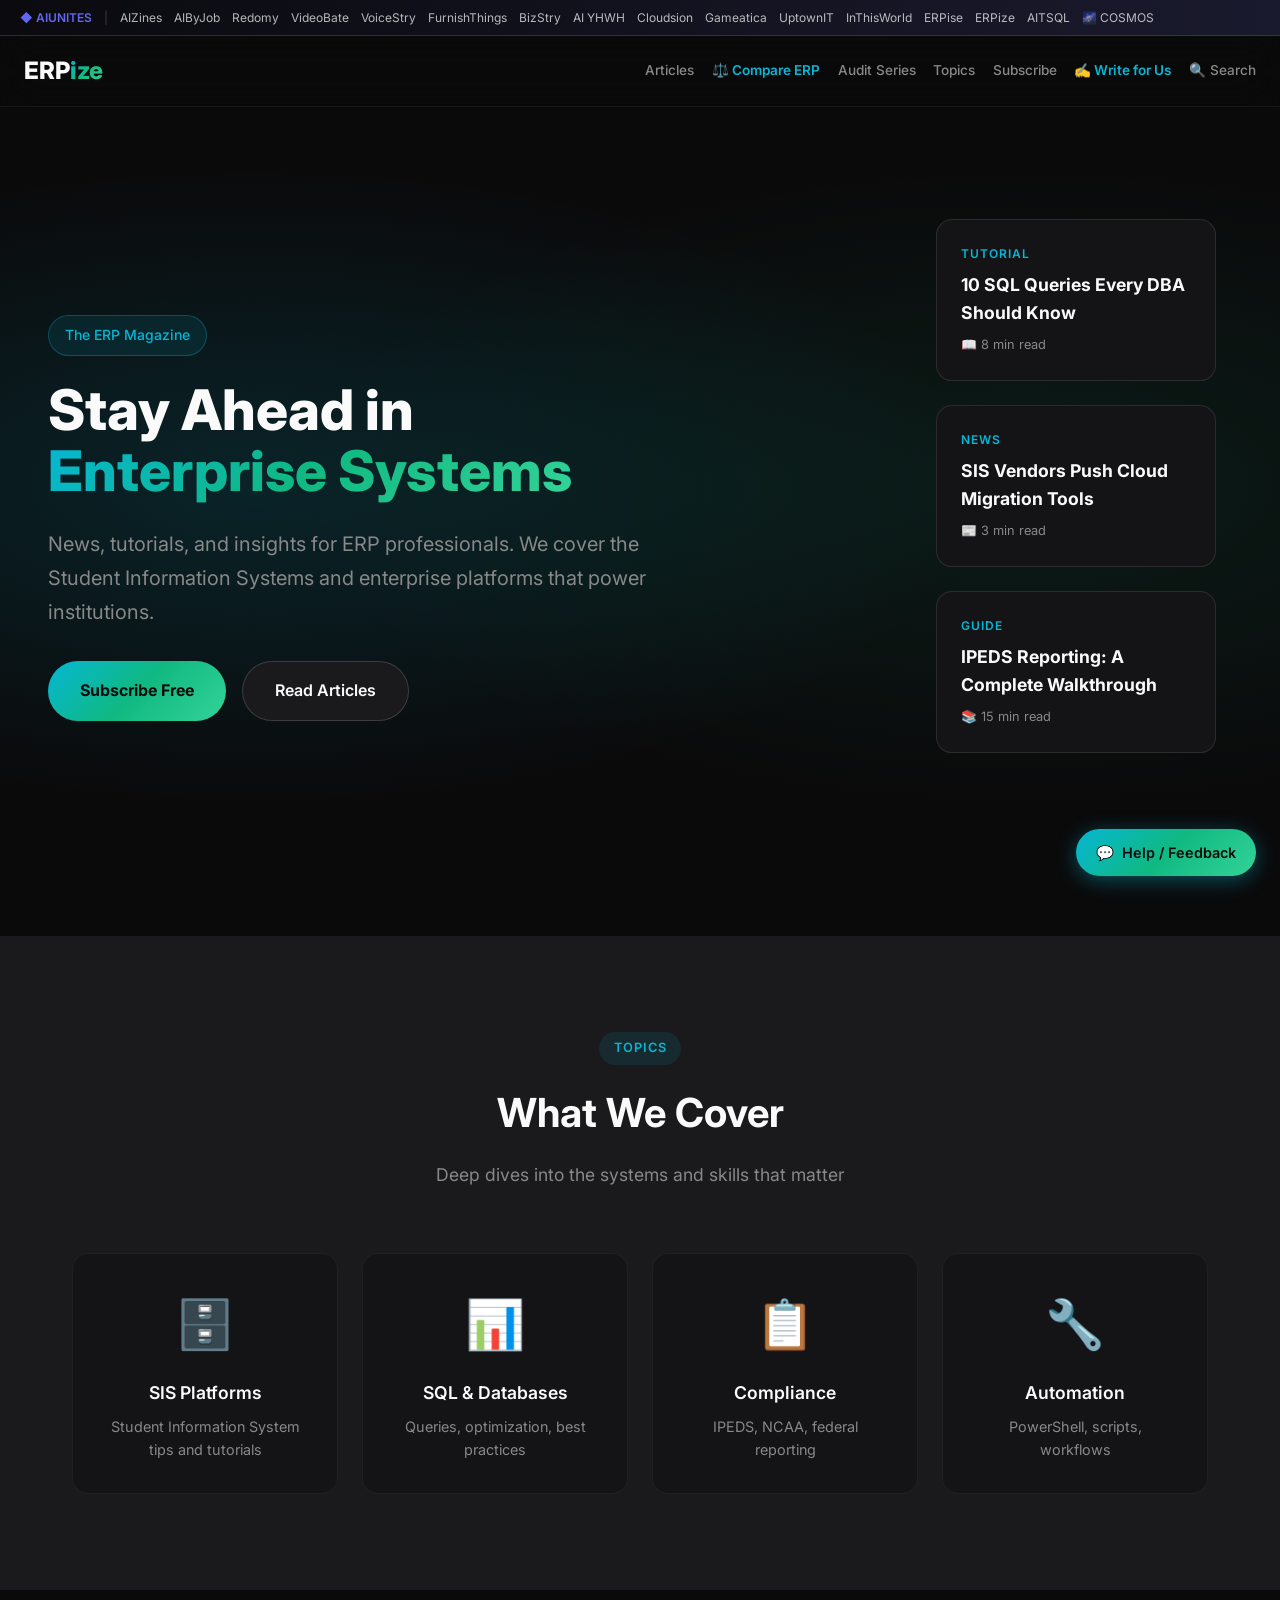
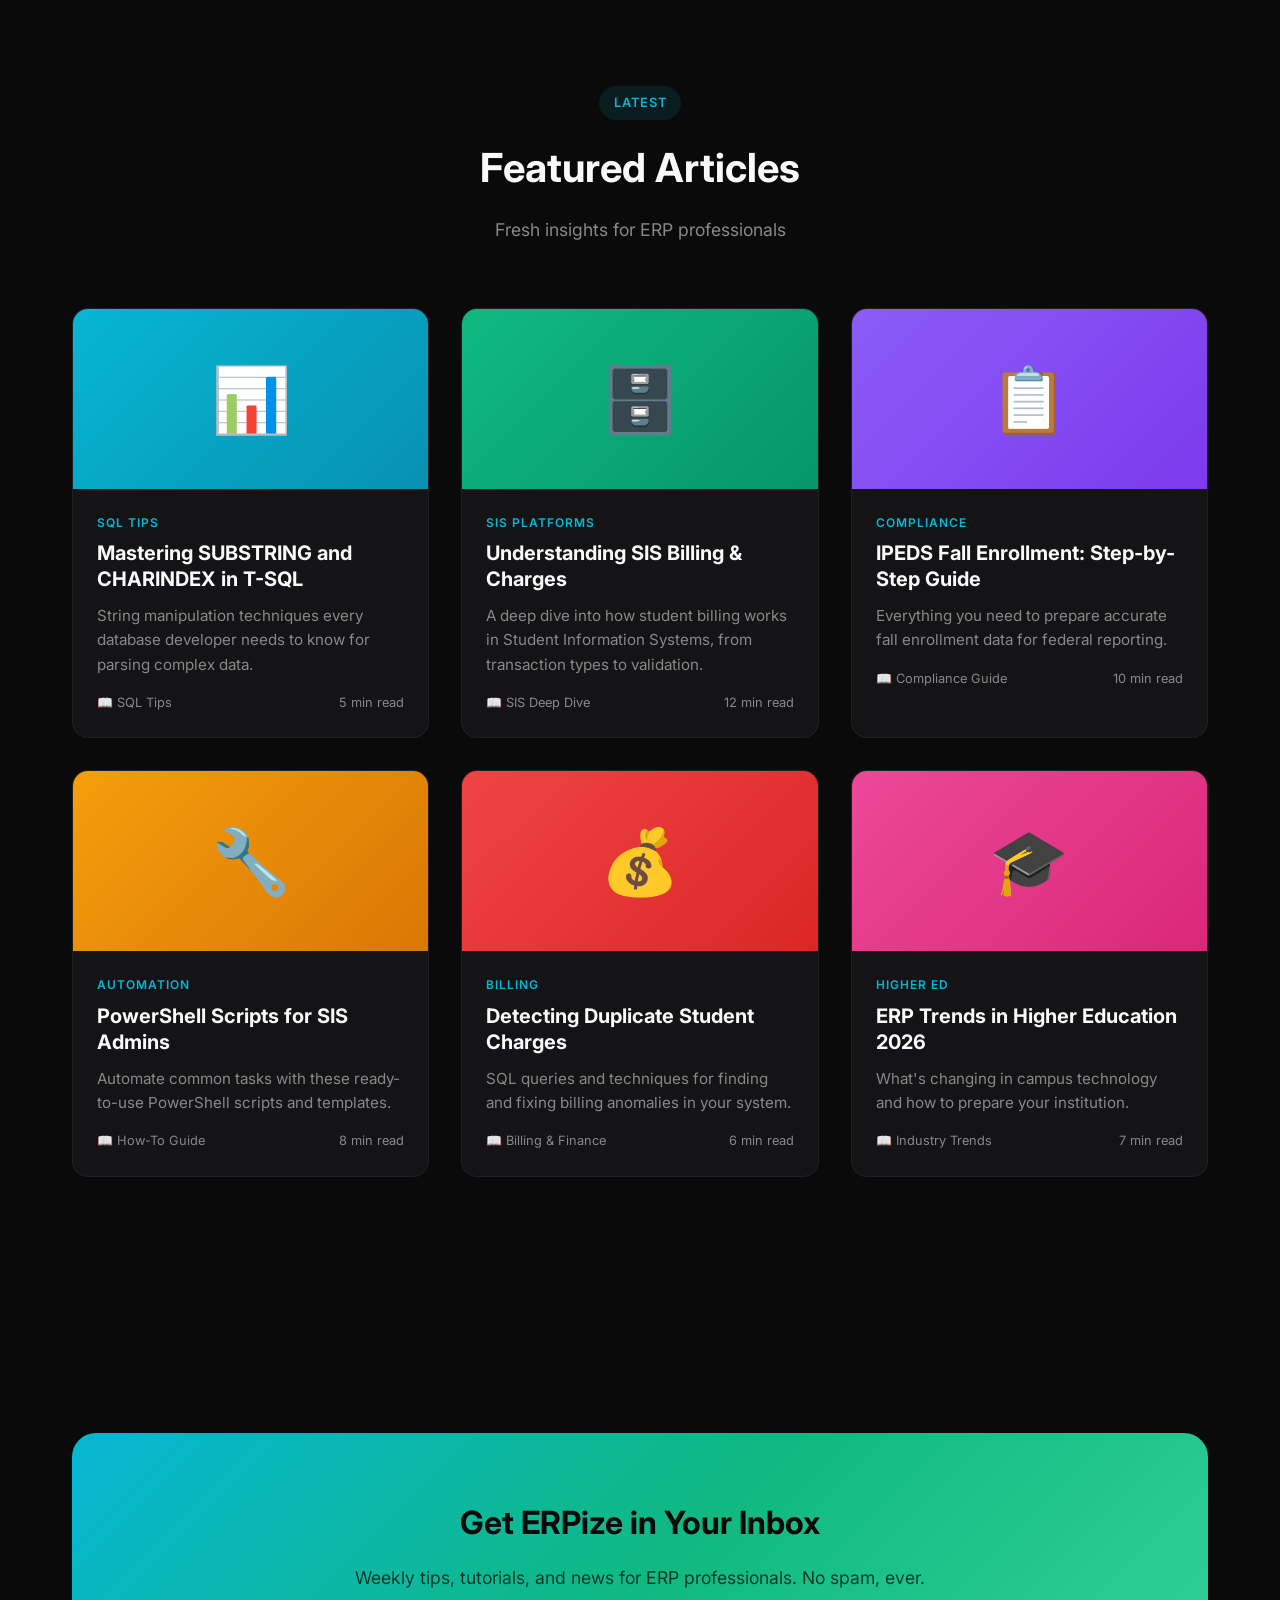
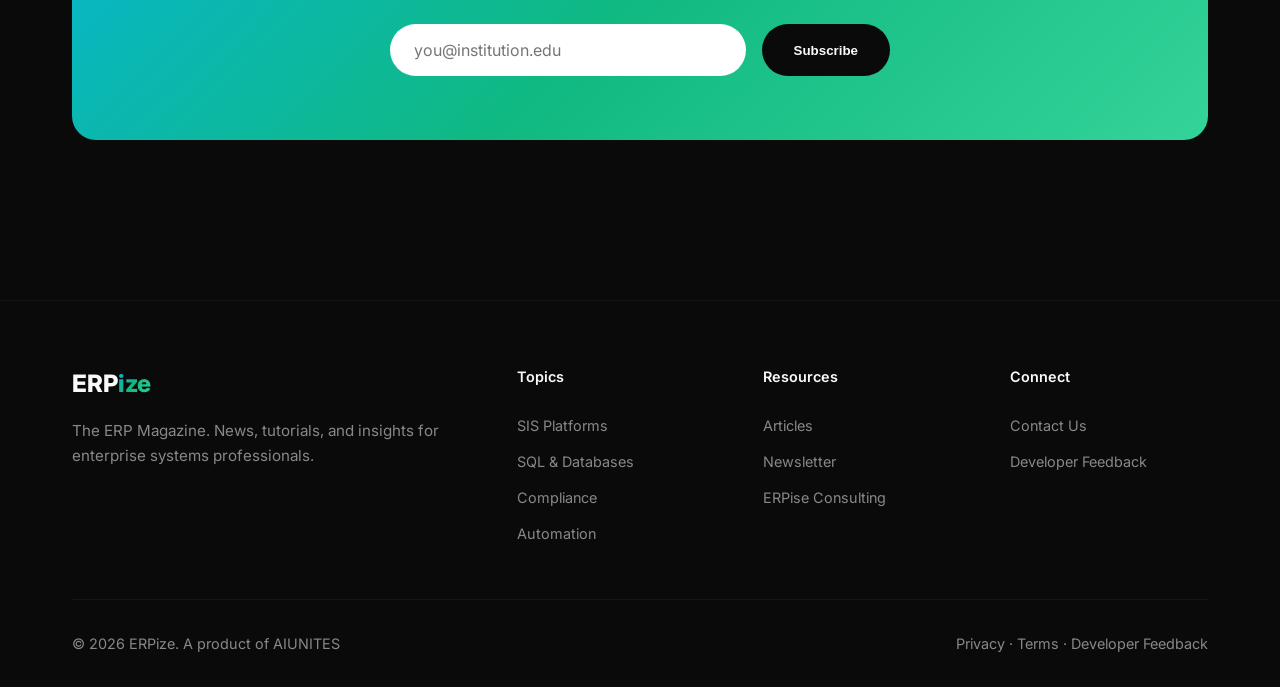
==== index.html @ 5d27fd08 "Code quality fixes: canonical, AdSense, copyright - 2026-03-30 07:07:35" ====
<!DOCTYPE html>
<html lang="en">
<head>
  <meta charset="UTF-8">

  <!-- Google Analytics 4 -->
  <script async src="https://www.googletagmanager.com/gtag/js?id=G-VP15KRLV6P"></script>
  <script>
    window.dataLayer = window.dataLayer || [];
    function gtag(){dataLayer.push(arguments);}
    gtag('js', new Date());
    gtag('config', 'G-VP15KRLV6P');
  </script>

  <!-- Google AdSense -->
  <script async src="https://pagead2.googlesyndication.com/pagead/js/adsbygoogle.js?client=ca-pub-4573596965267859" crossorigin="anonymous"></script>
  
  <meta name="viewport" content="width=device-width, initial-scale=1.0">
  
  <!-- Primary Meta Tags -->
  <title>ERPize - The ERP Magazine | News, Tutorials & Insights for Enterprise Systems</title>
  <meta name="title" content="ERPize - The ERP Magazine">
  <meta name="description" content="Your source for ERP news, tutorials, and insights. Covering Student Information Systems, higher education ERP, and enterprise platforms. Tips, best practices, and industry trends for ERP professionals.">
  <meta name="keywords" content="ERP magazine, enterprise resource planning, student information system, SIS, ERP news, ERP tutorials, higher education ERP, SQL tips, database management">
  <meta name="author" content="ERPize">
  <meta name="robots" content="index, follow">
  <link rel="canonical" href="https://erpize.com/">
  
  <!-- Open Graph / Facebook -->
  <meta property="og:type" content="website">
  <meta property="og:url" content="https://erpize.com/">
  <meta property="og:title" content="ERPize - The ERP Magazine">
  <meta property="og:description" content="Your source for ERP news, tutorials, and insights. Tips and best practices for ERP professionals.">
  <meta property="og:image" content="https://erpize.com/images/og-image.png">
  <meta property="og:image:width" content="1200">
  <meta property="og:image:height" content="630">
  <meta property="og:site_name" content="ERPize">
  
  <!-- Twitter -->
  <meta name="twitter:card" content="summary_large_image">
  <meta name="twitter:url" content="https://erpize.com/">
  <meta name="twitter:title" content="ERPize - The ERP Magazine">
  <meta name="twitter:description" content="Your source for ERP news, tutorials, and insights.">
  <meta name="twitter:image" content="https://erpize.com/images/og-image.png">
  
  <!-- Theme -->
  <meta name="theme-color" content="#06b6d4">
  
  <!-- Structured Data -->
  <script type="application/ld+json">
  {
    "@context": "https://schema.org",
    "@type": "WebSite",
    "name": "ERPize",
    "url": "https://erpize.com/",
    "description": "The ERP Magazine - News, tutorials, and insights for enterprise systems",
    "publisher": {
      "@type": "Organization",
      "name": "ERPize"
    }
  }
  </script>
  
  <!-- Fonts -->
  <link rel="preconnect" href="https://fonts.googleapis.com">
  <link rel="preconnect" href="https://fonts.gstatic.com" crossorigin>
  <link href="https://fonts.googleapis.com/css2?family=Inter:wght@400;500;600;700;800&display=swap" rel="stylesheet">
  <link rel="stylesheet" href="css/style.css">
  <link rel="icon" href="data:image/svg+xml,<svg xmlns='http://www.w3.org/2000/svg' viewBox='0 0 100 100'><text y='.9em' font-size='90'>📰</text></svg>">
</head>
<body>
  <!-- AIUNITES Webring -->
  <style>.aiunites-bar{position:fixed;top:0;left:0;right:0;z-index:10000;background:linear-gradient(90deg,#0a0a0f,#1a1a2e);border-bottom:1px solid rgba(99,102,241,.3);padding:8px 0;font-size:12px}.aiunites-bar-content{max-width:1400px;margin:0 auto;padding:0 20px;display:flex;align-items:center;gap:12px;overflow-x:auto;scrollbar-width:none}.aiunites-bar-content::-webkit-scrollbar{display:none}.aiunites-bar a{color:rgba(255,255,255,.7);text-decoration:none;white-space:nowrap;transition:color .2s}.aiunites-bar a:hover{color:#fff}.aiunites-bar-brand{color:#6366f1!important;font-weight:600}.aiunites-bar-brand:hover{color:#818cf8!important}.aiunites-bar-divider{color:rgba(255,255,255,.2)}.aiunites-bar .current{color:#fff!important;font-weight:600;text-decoration:underline;text-underline-offset:3px;}body{padding-top:36px!important}.nav{top:36px!important}</style>
  <style>.wb-arrow{display:none;position:fixed;top:0;width:36px;height:33px;align-items:center;justify-content:center;cursor:pointer;z-index:10001;border:none;padding:0;font-size:16px;line-height:1;color:rgba(255,255,255,.8);transition:color .2s,opacity .2s}.wb-arrow:hover{color:#fff}.wb-left{left:0;background:linear-gradient(90deg,#0d0d1a 55%,transparent)}.wb-right{right:0;background:linear-gradient(270deg,#0d0d1a 55%,transparent)}@media (hover:hover) and (pointer:fine){.wb-arrow{display:flex}}</style>
  <button class="wb-arrow wb-left" id="wb-left" aria-label="Scroll webring left">&#8249;</button>
  <div class="aiunites-bar"><div class="aiunites-bar-content" id="wb-content"><a href="https://aiunites.github.io/aiunites-site/" class="aiunites-bar-brand">◆ AIUNITES</a><span class="aiunites-bar-divider">|</span><a href="https://aiunites.github.io/aizines-app/">AIZines</a><a href="https://aiunites.github.io/aibyjob-demo/">AIByJob</a><a href="https://aiunites.github.io/redomy-demo/">Redomy</a><a href="https://aiunites.github.io/videobate-site/">VideoBate</a><a href="https://aiunites.github.io/voicestry-site/">VoiceStry</a><a href="https://aiunites.github.io/furnishthings-site/">FurnishThings</a><a href="https://aiunites.github.io/bizstry-site/">BizStry</a><a href="https://aiunites.github.io/aiyhwh-site/">AI YHWH</a><a href="https://aiunites.github.io/cloudsion-site/">Cloudsion</a><a href="https://aiunites.github.io/gameatica-site/">Gameatica</a><a href="https://aiunites.github.io/uptownit-site/">UptownIT</a><a href="https://aiunites.github.io/inthisworld-site/">InThisWorld</a><a href="https://aiunites.github.io/erpise-site/">ERPise</a><a href="https://aiunites.github.io/erpize-site/">ERPize</a><a href="https://aiunites.github.io/aitsql-site/">AITSQL</a><a href="https://aiunites.github.io/cosmostheopera-site/">🌌 COSMOS</a></div></div>
  <button class="wb-arrow wb-right" id="wb-right" aria-label="Scroll webring right">&#8250;</button>
  <script>(function(){if(location.protocol==='file:'||location.hostname==='localhost'||location.hostname==='127.0.0.1'){document.querySelectorAll('.aiunites-bar a').forEach(a=>{a.href=a.href.replace('https://aiunites.github.io/','../')+'index.html';});}document.querySelectorAll('.aiunites-bar a:not(.aiunites-bar-brand)').forEach(function(a){var h=a.getAttribute('href');if(h){var p=h.replace('https://aiunites.github.io','');if(p&&location.pathname.indexOf(p)!==-1)a.classList.add('current');}});var c=document.getElementById('wb-content'),l=document.getElementById('wb-left'),r=document.getElementById('wb-right');if(!c||!l||!r)return;function upd(){var atL=c.scrollLeft<8,atR=c.scrollLeft>=c.scrollWidth-c.clientWidth-8;l.style.opacity=atL?'0':'1';l.style.pointerEvents=atL?'none':'auto';r.style.opacity=atR?'0':'1';r.style.pointerEvents=atR?'none':'auto';}l.onclick=function(){c.scrollBy({left:-220,behavior:'smooth'});};r.onclick=function(){c.scrollBy({left:220,behavior:'smooth'});};c.addEventListener('scroll',upd,{passive:true});upd();})()</script>

  <!-- Navigation -->
  <nav class="nav">
    <a href="#" class="logo">ERP<span>ize</span></a>
    <div class="nav-links" id="ez-nav">
      <a href="#articles" onclick="ezClose()">Articles</a>
      <a href="compare.html" style="font-weight:600;color:#06b6d4;">⚖️ Compare ERP</a>
      <a href="audit-series.html" onclick="ezClose()">Audit Series</a>
      <a href="#categories" onclick="ezClose()">Topics</a>
      <a href="#newsletter" onclick="ezClose()">Subscribe</a>
      <a href="write-for-us.html" style="font-weight:600;color:#06b6d4;">✍️ Write for Us</a>
      <a href="#" id="searchToggle" onclick="event.preventDefault();openSearch();ezClose()" style="display:inline-flex;align-items:center;gap:4px;">🔍 Search</a>
    </div>
    <button class="nav-hamburger" id="ez-hbg" aria-label="Menu" onclick="this.classList.toggle('open');document.getElementById('ez-nav').classList.toggle('open')"><span></span><span></span><span></span></button>
  </nav>
  <script>function ezClose(){document.getElementById('ez-nav').classList.remove('open');document.getElementById('ez-hbg').classList.remove('open');}</script>

  <!-- Hero Section -->
  <section class="hero">
    <div class="hero-bg"></div>
    <div class="hero-content">
      <div class="hero-badge">The ERP Magazine</div>
      <h1>Stay Ahead in <span class="gradient-text">Enterprise Systems</span></h1>
      <p class="hero-subtitle">News, tutorials, and insights for ERP professionals. We cover the Student Information Systems and enterprise platforms that power institutions.</p>
      <div class="hero-cta">
        <a href="#newsletter" class="btn-primary btn-large">Subscribe Free</a>
        <a href="#articles" class="btn-secondary btn-large">Read Articles</a>
      </div>
    </div>
    <div class="hero-visual">
      <div class="hero-card">
        <div class="hero-card-category">Tutorial</div>
        <div class="hero-card-title">10 SQL Queries Every DBA Should Know</div>
        <div class="hero-card-meta">📖 8 min read</div>
      </div>
      <div class="hero-card">
        <div class="hero-card-category">News</div>
        <div class="hero-card-title">SIS Vendors Push Cloud Migration Tools</div>
        <div class="hero-card-meta">📰 3 min read</div>
      </div>
      <div class="hero-card">
        <div class="hero-card-category">Guide</div>
        <div class="hero-card-title">IPEDS Reporting: A Complete Walkthrough</div>
        <div class="hero-card-meta">📚 15 min read</div>
      </div>
    </div>
  </section>

  <!-- Categories Section -->
  <section class="section section-dark" id="categories">
    <div class="container">
      <div class="section-header">
        <span class="section-badge">Topics</span>
        <h2>What We Cover</h2>
        <p>Deep dives into the systems and skills that matter</p>
      </div>
      <div class="categories-grid">
        <div class="category-card">
          <div class="category-icon">🗄️</div>
          <h3>SIS Platforms</h3>
          <p>Student Information System tips and tutorials</p>
        </div>
        <div class="category-card">
          <div class="category-icon">📊</div>
          <h3>SQL & Databases</h3>
          <p>Queries, optimization, best practices</p>
        </div>
        <div class="category-card">
          <div class="category-icon">📋</div>
          <h3>Compliance</h3>
          <p>IPEDS, NCAA, federal reporting</p>
        </div>
        <div class="category-card">
          <div class="category-icon">🔧</div>
          <h3>Automation</h3>
          <p>PowerShell, scripts, workflows</p>
        </div>
      </div>
    </div>
  </section>

  <!-- Articles Section -->
  <section class="section" id="articles">
    <div class="container">
      <div class="section-header">
        <span class="section-badge">Latest</span>
        <h2>Featured Articles</h2>
        <p>Fresh insights for ERP professionals</p>
      </div>
      <div class="articles-grid">
        <div class="article-card">
          <div class="article-image" style="background: linear-gradient(135deg, #06b6d4, #0891b2);">📊</div>
          <div class="article-content">
            <div class="article-category">SQL Tips</div>
            <h3 class="article-title">Mastering SUBSTRING and CHARINDEX in T-SQL</h3>
            <p class="article-excerpt">String manipulation techniques every database developer needs to know for parsing complex data.</p>
            <div class="article-meta">
              <span>📖 SQL Tips</span>
              <span>5 min read</span>
            </div>
          </div>
        </div>
        <div class="article-card">
          <div class="article-image" style="background: linear-gradient(135deg, #10b981, #059669);">🗄️</div>
          <div class="article-content">
            <div class="article-category">SIS Platforms</div>
            <h3 class="article-title">Understanding SIS Billing & Charges</h3>
            <p class="article-excerpt">A deep dive into how student billing works in Student Information Systems, from transaction types to validation.</p>
            <div class="article-meta">
              <span>📖 SIS Deep Dive</span>
              <span>12 min read</span>
            </div>
          </div>
        </div>
        <div class="article-card">
          <div class="article-image" style="background: linear-gradient(135deg, #8b5cf6, #7c3aed);">📋</div>
          <div class="article-content">
            <div class="article-category">Compliance</div>
            <h3 class="article-title">IPEDS Fall Enrollment: Step-by-Step Guide</h3>
            <p class="article-excerpt">Everything you need to prepare accurate fall enrollment data for federal reporting.</p>
            <div class="article-meta">
              <span>📖 Compliance Guide</span>
              <span>10 min read</span>
            </div>
          </div>
        </div>
        <div class="article-card">
          <div class="article-image" style="background: linear-gradient(135deg, #f59e0b, #d97706);">🔧</div>
          <div class="article-content">
            <div class="article-category">Automation</div>
            <h3 class="article-title">PowerShell Scripts for SIS Admins</h3>
            <p class="article-excerpt">Automate common tasks with these ready-to-use PowerShell scripts and templates.</p>
            <div class="article-meta">
              <span>📖 How-To Guide</span>
              <span>8 min read</span>
            </div>
          </div>
        </div>
        <div class="article-card">
          <div class="article-image" style="background: linear-gradient(135deg, #ef4444, #dc2626);">💰</div>
          <div class="article-content">
            <div class="article-category">Billing</div>
            <h3 class="article-title">Detecting Duplicate Student Charges</h3>
            <p class="article-excerpt">SQL queries and techniques for finding and fixing billing anomalies in your system.</p>
            <div class="article-meta">
              <span>📖 Billing & Finance</span>
              <span>6 min read</span>
            </div>
          </div>
        </div>
        <div class="article-card">
          <div class="article-image" style="background: linear-gradient(135deg, #ec4899, #db2777);">🎓</div>
          <div class="article-content">
            <div class="article-category">Higher Ed</div>
            <h3 class="article-title">ERP Trends in Higher Education 2026</h3>
            <p class="article-excerpt">What's changing in campus technology and how to prepare your institution.</p>
            <div class="article-meta">
              <span>📖 Industry Trends</span>
              <span>7 min read</span>
            </div>
          </div>
        </div>
      </div>
    </div>
  </section>

  <!-- Newsletter Section -->
  <section class="section" id="newsletter">
    <div class="container">
      <div class="newsletter">
        <h2>Get ERPize in Your Inbox</h2>
        <p>Weekly tips, tutorials, and news for ERP professionals. No spam, ever.</p>
        <form class="newsletter-form" action="https://docs.google.com/forms/d/e/1FAIpQLSeQUi49AdTBRjetz5MDFQgMIkm9-vOMb_ARKwYEz41j_Nfiwg/formResponse" method="POST" target="_blank">
          <input type="hidden" name="entry.2053726945" value="ERPize Newsletter">
          <input type="email" name="entry.904300305" placeholder="you@institution.edu" required>
          <button type="submit">Subscribe</button>
        </form>
      </div>
    </div>
  </section>

  <!-- Footer -->
  <footer class="footer">
    <div class="container">
      <div class="footer-grid">
        <div class="footer-brand">
          <a href="#" class="logo">ERP<span>ize</span></a>
          <p>The ERP Magazine. News, tutorials, and insights for enterprise systems professionals.</p>
        </div>
        <div class="footer-links">
          <h4>Topics</h4>
          <a href="#categories">SIS Platforms</a>
          <a href="#categories">SQL & Databases</a>
          <a href="#categories">Compliance</a>
          <a href="#categories">Automation</a>
        </div>
        <div class="footer-links">
          <h4>Resources</h4>
          <a href="#articles">Articles</a>
          <a href="#newsletter">Newsletter</a>
          <a href="https://erpise.com" target="_blank">ERPise Consulting</a>
        </div>
        <div class="footer-links">
          <h4>Connect</h4>
          <a href="https://docs.google.com/forms/d/e/1FAIpQLSeQUi49AdTBRjetz5MDFQgMIkm9-vOMb_ARKwYEz41j_Nfiwg/viewform?usp=pp_url&entry.2053726945=ERPize" target="_blank">Contact Us</a>
          <a href="https://github.com/AIUNITES/erpize-site/issues" target="_blank">Developer Feedback</a>
        </div>
      </div>
      <div class="footer-bottom">
        <p>© 2026 ERPize. A product of <a href="https://aiunites.github.io/aiunites-site">AIUNITES</a></p>
        <div>
          <a href="https://aiunites.github.io/aiunites-site/legal.html#privacy">Privacy</a> · <a href="https://aiunites.github.io/aiunites-site/legal.html#terms">Terms</a> · <a href="https://github.com/AIUNITES/erpize-site/issues" target="_blank">Developer Feedback</a>
        </div>
      </div>
    </div>
  </footer>

  <!-- Floating Feedback Button -->
  <a href="https://docs.google.com/forms/d/e/1FAIpQLSeQUi49AdTBRjetz5MDFQgMIkm9-vOMb_ARKwYEz41j_Nfiwg/viewform?usp=pp_url&entry.2053726945=ERPize" target="_blank" class="feedback-btn">
    <span>💬</span>
    <span>Help / Feedback</span>
  </a>

  <!-- Search Overlay -->
  <style>
    .search-overlay {
      position: fixed;
      inset: 0;
      z-index: 20000;
      background: rgba(0,0,0,0.85);
      backdrop-filter: blur(20px);
      display: flex;
      align-items: flex-start;
      justify-content: center;
      padding-top: 12vh;
      opacity: 0;
      visibility: hidden;
      transition: all 0.25s ease;
    }
    .search-overlay.open { opacity: 1; visibility: visible; }
    .search-container {
      width: 90%;
      max-width: 600px;
      transform: translateY(-20px);
      transition: transform 0.25s ease;
    }
    .search-overlay.open .search-container { transform: translateY(0); }
    .search-input-wrap {
      display: flex;
      align-items: center;
      background: var(--card-bg);
      border: 1px solid rgba(6,182,212,0.3);
      border-radius: 16px;
      padding: 0 1.25rem;
      gap: 0.75rem;
    }
    .search-input-wrap .search-icon { font-size: 1.2rem; color: var(--gray); flex-shrink: 0; }
    .search-input {
      flex: 1;
      background: none;
      border: none;
      color: var(--white);
      font-family: var(--font);
      font-size: 1.1rem;
      padding: 1.1rem 0;
      outline: none;
    }
    .search-input::placeholder { color: var(--gray); }
    .search-close {
      background: none;
      border: none;
      color: var(--gray);
      font-size: 0.85rem;
      cursor: pointer;
      padding: 0.4rem 0.75rem;
      border-radius: 8px;
      transition: all 0.2s;
      font-family: var(--font);
      font-weight: 500;
      flex-shrink: 0;
    }
    .search-close:hover { color: var(--white); background: rgba(255,255,255,0.1); }
    .search-results {
      margin-top: 0.75rem;
      max-height: 50vh;
      overflow-y: auto;
      display: flex;
      flex-direction: column;
      gap: 0.5rem;
    }
    .search-results::-webkit-scrollbar { width: 4px; }
    .search-results::-webkit-scrollbar-thumb { background: rgba(255,255,255,0.15); border-radius: 4px; }
    .search-result-item {
      display: block;
      background: var(--card-bg);
      border: 1px solid rgba(255,255,255,0.05);
      border-radius: 12px;
      padding: 1rem 1.25rem;
      transition: all 0.2s;
      text-decoration: none;
      color: inherit;
    }
    .search-result-item:hover {
      border-color: var(--accent);
      background: rgba(6,182,212,0.06);
      transform: translateX(4px);
    }
    .search-result-item h4 {
      font-size: 0.95rem;
      font-weight: 600;
      margin-bottom: 0.2rem;
      color: var(--white);
    }
    .search-result-item p {
      font-size: 0.82rem;
      color: var(--gray);
      line-height: 1.5;
    }
    .search-result-item .result-tag {
      display: inline-block;
      font-size: 0.65rem;
      font-weight: 600;
      color: var(--accent);
      text-transform: uppercase;
      letter-spacing: 0.05em;
      margin-bottom: 0.3rem;
    }
    .search-hint {
      text-align: center;
      color: var(--gray);
      font-size: 0.85rem;
      padding: 2rem 0;
    }
    .search-hint kbd {
      background: var(--dark-gray);
      border: 1px solid rgba(255,255,255,0.1);
      border-radius: 4px;
      padding: 0.15rem 0.5rem;
      font-size: 0.8rem;
      font-family: var(--font);
    }
  </style>

  <div class="search-overlay" id="searchOverlay">
    <div class="search-container">
      <div class="search-input-wrap">
        <span class="search-icon">🔍</span>
        <input type="text" class="search-input" id="searchInput" placeholder="Search articles, topics, series..." autocomplete="off">
        <button class="search-close" onclick="closeSearch()">ESC</button>
      </div>
      <div class="search-results" id="searchResults">
        <div class="search-hint">Start typing to search &middot; Press <kbd>ESC</kbd> to close</div>
      </div>
    </div>
  </div>

  <script>
    // Site search index — all searchable content
    const searchIndex = [
      {
        title: 'The SIS Audit Series (10 Parts)',
        desc: 'Build a complete audit framework for your Student Information System portfolio. Ten articles, real code, one working tool at the end.',
        tag: 'Featured Series',
        url: 'audit-series.html',
        keywords: 'audit sis student information system uatest validation testing portfolio multi-site qa quality assurance'
      },
      {
        title: 'Part 1: The Silent Drift Problem',
        desc: 'Why multi-site portfolios break without anyone noticing. The gap between what you think is deployed and what\'s actually there.',
        tag: 'Audit Series',
        url: 'audit-series.html#episodes',
        keywords: 'drift feature loss navigation inconsistency silent break portfolio'
      },
      {
        title: 'Part 2: Document Before You Touch',
        desc: 'Creating UATest plans as your validation baseline. The template and the process.',
        tag: 'Audit Series · Coming Soon',
        url: 'audit-series.html#episodes',
        keywords: 'uatest documentation baseline template test plan validation'
      },
      {
        title: 'Part 3: The Feature Matrix',
        desc: 'Tracking what exists across every site and module with a cross-site inventory.',
        tag: 'Audit Series · Coming Soon',
        url: 'audit-series.html#episodes',
        keywords: 'feature matrix tracking inventory cross-site modules'
      },
      {
        title: 'Part 4: Navigation Consistency Checks',
        desc: 'Why menus diverge and how to catch it programmatically. The first real audit script.',
        tag: 'Audit Series · Coming Soon',
        url: 'audit-series.html#episodes',
        keywords: 'navigation menu consistency html parsing script audit'
      },
      {
        title: 'Part 5: The Mobile Trap',
        desc: 'How display:none silently kills mobile navigation. Scanning CSS for responsive antipatterns.',
        tag: 'Audit Series · Coming Soon',
        url: 'audit-series.html#episodes',
        keywords: 'mobile responsive display none css hamburger menu breakpoint'
      },
      {
        title: 'Part 6: Cross-Site Link Validation',
        desc: 'Building a link crawler that checks internal links, cross-site links, and webring integrity.',
        tag: 'Audit Series · Coming Soon',
        url: 'audit-series.html#episodes',
        keywords: 'links crawler dead broken webring cross-site validation'
      },
      {
        title: 'Part 7: Shared Component Sync',
        desc: 'When 18 sites have 18 versions of the same webring, footer, or analytics tag.',
        tag: 'Audit Series · Coming Soon',
        url: 'audit-series.html#episodes',
        keywords: 'shared component sync webring footer analytics hashing diffing'
      },
      {
        title: 'Part 8: SEO & Sitemap Auditing',
        desc: 'Validating meta tags, canonical URLs, robots.txt, and sitemap entries against actual pages.',
        tag: 'Audit Series · Coming Soon',
        url: 'audit-series.html#episodes',
        keywords: 'seo sitemap meta tags canonical robots search engine optimization google'
      },
      {
        title: 'Part 9: The Audit Report',
        desc: 'Building a report generator with severity levels and prioritized, actionable findings.',
        tag: 'Audit Series · Coming Soon',
        url: 'audit-series.html#episodes',
        keywords: 'report findings severity prioritization output actionable'
      },
      {
        title: 'Part 10: The Complete Audit Script',
        desc: 'All 57 checks assembled into one tool. One command, one report.',
        tag: 'Audit Series · Finale',
        url: 'audit-series.html#episodes',
        keywords: 'complete tool script aitsql final build automation'
      },
      {
        title: 'Mastering SUBSTRING and CHARINDEX in T-SQL',
        desc: 'String manipulation techniques every database developer needs for parsing complex data.',
        tag: 'SQL Tips',
        url: '#articles',
        keywords: 'sql t-sql substring charindex string parsing query'
      },
      {
        title: 'Understanding SIS Billing & Charges',
        desc: 'A deep dive into how student billing works in Student Information Systems, from transaction types to validation.',
        tag: 'SIS Platforms',
        url: '#articles',
        keywords: 'sis charges billing student transactions student information system'
      },
      {
        title: 'IPEDS Fall Enrollment: Step-by-Step Guide',
        desc: 'Everything you need to prepare accurate fall enrollment data for federal reporting.',
        tag: 'Compliance',
        url: '#articles',
        keywords: 'ipeds enrollment federal reporting compliance higher education'
      },
      {
        title: 'PowerShell Scripts for SIS Admins',
        desc: 'Automate common tasks with ready-to-use PowerShell scripts and templates.',
        tag: 'Automation',
        url: '#articles',
        keywords: 'powershell automation scripts sis admin tasks database'
      },
      {
        title: 'Detecting Duplicate Student Charges',
        desc: 'SQL queries and techniques for finding and fixing billing anomalies in your system.',
        tag: 'Billing',
        url: '#articles',
        keywords: 'duplicate charges billing sql detection anomalies student'
      },
      {
        title: 'ERP Trends in Higher Education 2026',
        desc: 'What\'s changing in campus technology and how to prepare your institution.',
        tag: 'Higher Ed',
        url: '#articles',
        keywords: 'erp trends higher education campus technology 2026'
      },
      {
        title: 'ERPise — ERP Consulting & Integration',
        desc: 'Hands-on SIS implementation. SQL Server, SSIS, SSRS, and enterprise platform consulting.',
        tag: 'Partner',
        url: 'https://aiunites.github.io/erpise-site/',
        keywords: 'erpise consulting integration sis sql server ssis ssrs higher education'
      },
      {
        title: 'AITSQL — Audit Tools & SQL Scripts',
        desc: 'Independent audit tools for web portfolios and SQL Server environments.',
        tag: 'Partner',
        url: 'https://aiunites.github.io/aitsql-site/',
        keywords: 'aitsql audit tool sql scripts validation'
      }
    ];

    function openSearch() {
      document.getElementById('searchOverlay').classList.add('open');
      document.getElementById('searchInput').value = '';
      document.getElementById('searchInput').focus();
      document.getElementById('searchResults').innerHTML = '<div class="search-hint">Start typing to search &middot; Press <kbd>ESC</kbd> to close</div>';
      document.body.style.overflow = 'hidden';
    }

    function closeSearch() {
      document.getElementById('searchOverlay').classList.remove('open');
      document.body.style.overflow = '';
    }

    document.getElementById('searchInput').addEventListener('input', function() {
      const q = this.value.toLowerCase().trim();
      const results = document.getElementById('searchResults');

      if (!q) {
        results.innerHTML = '<div class="search-hint">Start typing to search &middot; Press <kbd>ESC</kbd> to close</div>';
        return;
      }

      const matches = searchIndex.filter(item => {
        const haystack = (item.title + ' ' + item.desc + ' ' + item.keywords + ' ' + item.tag).toLowerCase();
        return q.split(/\s+/).every(word => haystack.includes(word));
      });

      if (matches.length === 0) {
        results.innerHTML = '<div class="search-hint">No results for "' + q.replace(/</g,'&lt;') + '"</div>';
        return;
      }

      results.innerHTML = matches.map(item =>
        '<a href="' + item.url + '" class="search-result-item" onclick="closeSearch()">' +
        '<div class="result-tag">' + item.tag + '</div>' +
        '<h4>' + item.title + '</h4>' +
        '<p>' + item.desc + '</p>' +
        '</a>'
      ).join('');
    });

    // Keyboard shortcuts
    document.addEventListener('keydown', function(e) {
      if (e.key === 'Escape') closeSearch();
      // Ctrl+K or Cmd+K to open search
      if ((e.ctrlKey || e.metaKey) && e.key === 'k') {
        e.preventDefault();
        openSearch();
      }
    });

    // Close on backdrop click
    document.getElementById('searchOverlay').addEventListener('click', function(e) {
      if (e.target === this) closeSearch();
    });
  </script>

  <script src="js/main.js"></script>
</body>
</html>
---- css/style.css ----
/* ==================== ERPIZE - ERP Magazine ==================== */

:root {
  --black: #0a0a0b;
  --white: #fafafa;
  --accent: #06b6d4;
  --accent-dark: #0891b2;
  --accent-glow: rgba(6, 182, 212, 0.4);
  --gray: #888;
  --dark-gray: #1a1a1c;
  --card-bg: #141416;
  --gradient-1: linear-gradient(135deg, #06b6d4 0%, #10b981 50%, #34d399 100%);
  --green: #10b981;
  --font: 'Inter', -apple-system, BlinkMacSystemFont, sans-serif;
}

* { margin: 0; padding: 0; box-sizing: border-box; }

body {
  font-family: var(--font);
  background: var(--black);
  color: var(--white);
  min-height: 100vh;
  overflow-x: hidden;
  line-height: 1.6;
}

a { color: inherit; text-decoration: none; }

.container {
  max-width: 1200px;
  margin: 0 auto;
  padding: 0 2rem;
}

/* ==================== NAVIGATION ==================== */
.nav {
  display: flex;
  justify-content: space-between;
  align-items: center;
  padding: 1rem 1.5rem;
  position: fixed;
  top: 0;
  left: 0;
  right: 0;
  z-index: 1000;
  background: rgba(10, 10, 11, 0.9);
  backdrop-filter: blur(20px);
  border-bottom: 1px solid rgba(255, 255, 255, 0.05);
}

.logo {
  font-weight: 800;
  font-size: 1.5rem;
  cursor: pointer;
}

.logo span {
  background: var(--gradient-1);
  -webkit-background-clip: text;
  -webkit-text-fill-color: transparent;
}

.nav-links {
  display: flex;
  align-items: center;
  gap: 1.1rem;
  flex-wrap: nowrap;
}

.nav-links a {
  font-size: 0.85rem;
  font-weight: 500;
  color: var(--gray);
  transition: color 0.2s;
  white-space: nowrap;
}

.nav-links a:hover {
  color: var(--white);
}

/* Hamburger menu */
.nav-hamburger{display:none;flex-direction:column;justify-content:center;gap:5px;background:none;border:none;cursor:pointer;padding:6px;color:#fff;z-index:200;flex-shrink:0;margin-left:auto}
.nav-hamburger span{display:block;width:22px;height:2px;background:currentColor;border-radius:2px;transition:all .25s}
.nav-hamburger.open span:nth-child(1){transform:translateY(7px) rotate(45deg)}
.nav-hamburger.open span:nth-child(2){opacity:0}
.nav-hamburger.open span:nth-child(3){transform:translateY(-7px) rotate(-45deg)}
@media(max-width:768px){
.nav-hamburger{display:flex}
.nav-links{visibility:hidden;max-height:0;overflow:hidden;position:absolute;top:100%;left:0;right:0;background:rgba(8,12,16,0.98);backdrop-filter:blur(10px);flex-direction:column;padding:0 1.5rem;gap:0;border-bottom:1px solid rgba(6,182,212,0.15);z-index:10001;transition:max-height .3s ease,visibility 0s .3s,padding .3s,gap .3s}
.nav-links.open{visibility:visible;max-height:400px;padding:1rem 1.5rem;gap:1rem;transition:max-height .3s ease,padding .3s,gap .3s}
}

/* ==================== BUTTONS ==================== */
.btn-primary {
  background: var(--gradient-1);
  color: var(--black);
  padding: 0.75rem 1.5rem;
  border-radius: 100px;
  font-weight: 700;
  font-size: 0.9rem;
  border: none;
  cursor: pointer;
  display: inline-flex;
  align-items: center;
  justify-content: center;
  gap: 0.5rem;
  transition: all 0.2s ease;
}

.btn-primary:hover {
  transform: translateY(-2px);
  box-shadow: 0 8px 25px var(--accent-glow);
}

.btn-secondary {
  background: var(--dark-gray);
  color: var(--white);
  padding: 0.75rem 1.5rem;
  border-radius: 100px;
  font-weight: 600;
  font-size: 0.9rem;
  border: 1px solid rgba(255,255,255,0.15);
  cursor: pointer;
  transition: all 0.2s ease;
}

.btn-secondary:hover {
  background: rgba(255,255,255,0.1);
  border-color: rgba(255,255,255,0.3);
}

.btn-large {
  padding: 1rem 2rem;
  font-size: 1rem;
}

/* ==================== HERO ==================== */
.hero {
  min-height: 100vh;
  display: flex;
  align-items: center;
  padding: 8rem 3rem 4rem;
  position: relative;
  overflow: hidden;
}

.hero-bg {
  position: absolute;
  inset: 0;
  background: 
    radial-gradient(ellipse at 20% 50%, rgba(6, 182, 212, 0.15) 0%, transparent 50%),
    radial-gradient(ellipse at 80% 50%, rgba(16, 185, 129, 0.1) 0%, transparent 50%);
}

.hero-content {
  position: relative;
  max-width: 600px;
}

.hero-badge {
  display: inline-block;
  padding: 0.5rem 1rem;
  background: rgba(6, 182, 212, 0.1);
  border: 1px solid rgba(6, 182, 212, 0.3);
  border-radius: 50px;
  font-size: 0.875rem;
  font-weight: 500;
  color: var(--accent);
  margin-bottom: 1.5rem;
}

.hero h1 {
  font-size: clamp(2.5rem, 5vw, 3.5rem);
  font-weight: 800;
  line-height: 1.1;
  margin-bottom: 1.5rem;
}

.gradient-text {
  background: var(--gradient-1);
  -webkit-background-clip: text;
  -webkit-text-fill-color: transparent;
}

.hero-subtitle {
  font-size: 1.25rem;
  color: var(--gray);
  margin-bottom: 2rem;
  line-height: 1.7;
}

.hero-cta {
  display: flex;
  gap: 1rem;
  flex-wrap: wrap;
}

.hero-visual {
  position: absolute;
  right: 5%;
  top: 50%;
  transform: translateY(-50%);
  display: flex;
  flex-direction: column;
  gap: 1.5rem;
}

.hero-card {
  background: var(--card-bg);
  border: 1px solid rgba(255, 255, 255, 0.1);
  border-radius: 16px;
  padding: 1.5rem;
  width: 280px;
  transition: all 0.3s ease;
}

.hero-card:hover {
  border-color: var(--accent);
  transform: translateX(-10px);
}

.hero-card-category {
  font-size: 0.75rem;
  font-weight: 600;
  color: var(--accent);
  text-transform: uppercase;
  letter-spacing: 1px;
  margin-bottom: 0.5rem;
}

.hero-card-title {
  font-size: 1.1rem;
  font-weight: 700;
  margin-bottom: 0.5rem;
}

.hero-card-meta {
  font-size: 0.8rem;
  color: var(--gray);
}

/* ==================== SECTIONS ==================== */
.section {
  padding: 6rem 0;
}

.section-dark {
  background: var(--dark-gray);
}

.section-header {
  text-align: center;
  max-width: 600px;
  margin: 0 auto 4rem;
}

.section-badge {
  display: inline-block;
  padding: 0.4rem 0.9rem;
  background: rgba(6, 182, 212, 0.1);
  border-radius: 50px;
  font-size: 0.8rem;
  font-weight: 600;
  color: var(--accent);
  text-transform: uppercase;
  letter-spacing: 1px;
  margin-bottom: 1rem;
}

.section-header h2 {
  font-size: 2.5rem;
  font-weight: 700;
  margin-bottom: 1rem;
}

.section-header p {
  color: var(--gray);
  font-size: 1.1rem;
}

/* ==================== CATEGORIES ==================== */
.categories-grid {
  display: grid;
  grid-template-columns: repeat(4, 1fr);
  gap: 1.5rem;
}

.category-card {
  background: var(--card-bg);
  border: 1px solid rgba(255, 255, 255, 0.05);
  border-radius: 16px;
  padding: 2rem;
  text-align: center;
  transition: all 0.3s ease;
  cursor: pointer;
}

.category-card:hover {
  border-color: var(--accent);
  transform: translateY(-5px);
}

.category-icon {
  font-size: 3rem;
  margin-bottom: 1rem;
}

.category-card h3 {
  font-size: 1.1rem;
  font-weight: 600;
  margin-bottom: 0.5rem;
}

.category-card p {
  font-size: 0.9rem;
  color: var(--gray);
}

/* ==================== ARTICLES ==================== */
.articles-grid {
  display: grid;
  grid-template-columns: repeat(3, 1fr);
  gap: 2rem;
}

.article-card {
  background: var(--card-bg);
  border: 1px solid rgba(255, 255, 255, 0.05);
  border-radius: 16px;
  overflow: hidden;
  transition: all 0.3s ease;
}

.article-card:hover {
  border-color: var(--accent);
  transform: translateY(-5px);
}

.article-image {
  height: 180px;
  display: flex;
  align-items: center;
  justify-content: center;
  font-size: 4rem;
}

.article-content {
  padding: 1.5rem;
}

.article-category {
  font-size: 0.75rem;
  font-weight: 600;
  color: var(--accent);
  text-transform: uppercase;
  letter-spacing: 1px;
  margin-bottom: 0.5rem;
}

.article-title {
  font-size: 1.25rem;
  font-weight: 700;
  margin-bottom: 0.75rem;
  line-height: 1.3;
}

.article-excerpt {
  font-size: 0.95rem;
  color: var(--gray);
  margin-bottom: 1rem;
  line-height: 1.6;
}

.article-meta {
  display: flex;
  justify-content: space-between;
  font-size: 0.8rem;
  color: var(--gray);
}

/* ==================== NEWSLETTER ==================== */
.newsletter {
  background: var(--gradient-1);
  padding: 4rem;
  border-radius: 24px;
  text-align: center;
  margin: 4rem 0;
}

.newsletter h2 {
  font-size: 2rem;
  font-weight: 700;
  color: var(--black);
  margin-bottom: 1rem;
}

.newsletter p {
  color: rgba(0, 0, 0, 0.7);
  margin-bottom: 2rem;
  font-size: 1.1rem;
}

.newsletter-form {
  display: flex;
  gap: 1rem;
  max-width: 500px;
  margin: 0 auto;
}

.newsletter-form input {
  flex: 1;
  padding: 1rem 1.5rem;
  border-radius: 100px;
  border: none;
  font-size: 1rem;
  font-family: var(--font);
}

.newsletter-form button {
  background: var(--black);
  color: var(--white);
  padding: 1rem 2rem;
  border-radius: 100px;
  font-weight: 700;
  border: none;
  cursor: pointer;
  transition: all 0.2s ease;
}

.newsletter-form button:hover {
  transform: scale(1.05);
}

/* ==================== FOOTER ==================== */
.footer {
  padding: 4rem 0 2rem;
  border-top: 1px solid rgba(255, 255, 255, 0.05);
}

.footer-grid {
  display: grid;
  grid-template-columns: 2fr 1fr 1fr 1fr;
  gap: 3rem;
  margin-bottom: 3rem;
}

.footer-brand p {
  color: var(--gray);
  margin-top: 1rem;
  font-size: 0.95rem;
}

.footer-links h4 {
  font-size: 0.9rem;
  font-weight: 600;
  margin-bottom: 1.25rem;
  color: var(--white);
}

.footer-links a {
  display: block;
  color: var(--gray);
  font-size: 0.9rem;
  padding: 0.4rem 0;
  transition: color 0.2s;
}

.footer-links a:hover {
  color: var(--white);
}

.footer-bottom {
  display: flex;
  justify-content: space-between;
  align-items: center;
  padding-top: 2rem;
  border-top: 1px solid rgba(255, 255, 255, 0.05);
  font-size: 0.9rem;
  color: var(--gray);
}

/* ==================== FLOATING BUTTON ==================== */
.feedback-btn {
  position: fixed;
  bottom: 24px;
  right: 24px;
  display: flex;
  align-items: center;
  gap: 0.5rem;
  padding: 0.75rem 1.25rem;
  background: var(--gradient-1);
  color: var(--black);
  border-radius: 50px;
  font-weight: 600;
  font-size: 0.9rem;
  text-decoration: none;
  box-shadow: 0 4px 20px var(--accent-glow);
  transition: all 0.3s ease;
  z-index: 1000;
}

.feedback-btn:hover {
  transform: translateY(-3px);
  box-shadow: 0 6px 30px var(--accent-glow);
}

/* ==================== RESPONSIVE ==================== */
@media (max-width: 1024px) {
  .hero-visual {
    display: none;
  }
  
  .categories-grid {
    grid-template-columns: repeat(2, 1fr);
  }
  
  .articles-grid {
    grid-template-columns: repeat(2, 1fr);
  }
  
  .footer-grid {
    grid-template-columns: repeat(2, 1fr);
  }
}

@media (max-width: 768px) {

  .hero { padding: 6rem 1.5rem 3rem; }
  .hero h1 { font-size: 2rem; }
  .categories-grid { grid-template-columns: 1fr; }
  .articles-grid { grid-template-columns: 1fr; }
  .newsletter { padding: 2rem; }
  .newsletter-form { flex-direction: column; }
  .footer-grid { grid-template-columns: 1fr; gap: 2rem; }
  .footer-bottom { flex-direction: column; gap: 1rem; text-align: center; }
}

@media (max-width: 480px) {
  .nav-links { gap: 0.5rem; }
  .nav-links a { font-size: 0.8rem; }
  .logo { font-size: 1.25rem; }
}
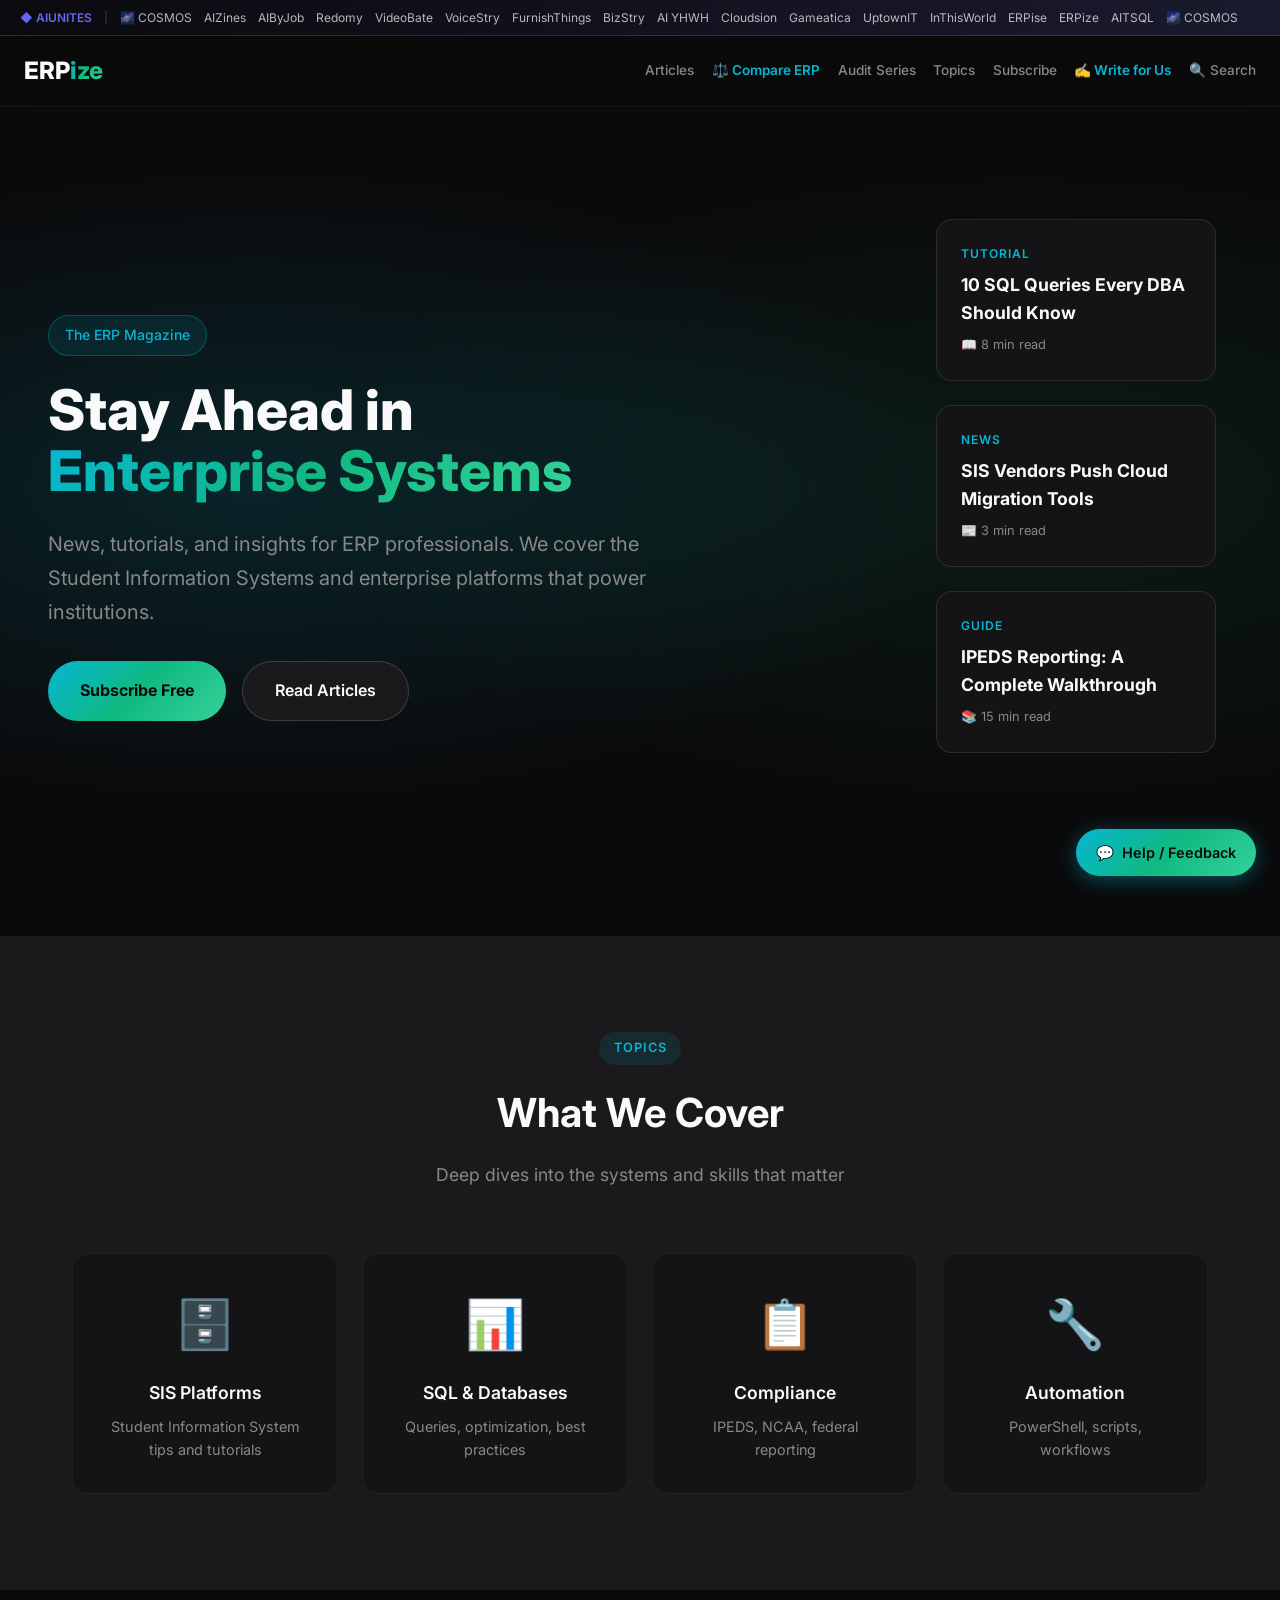
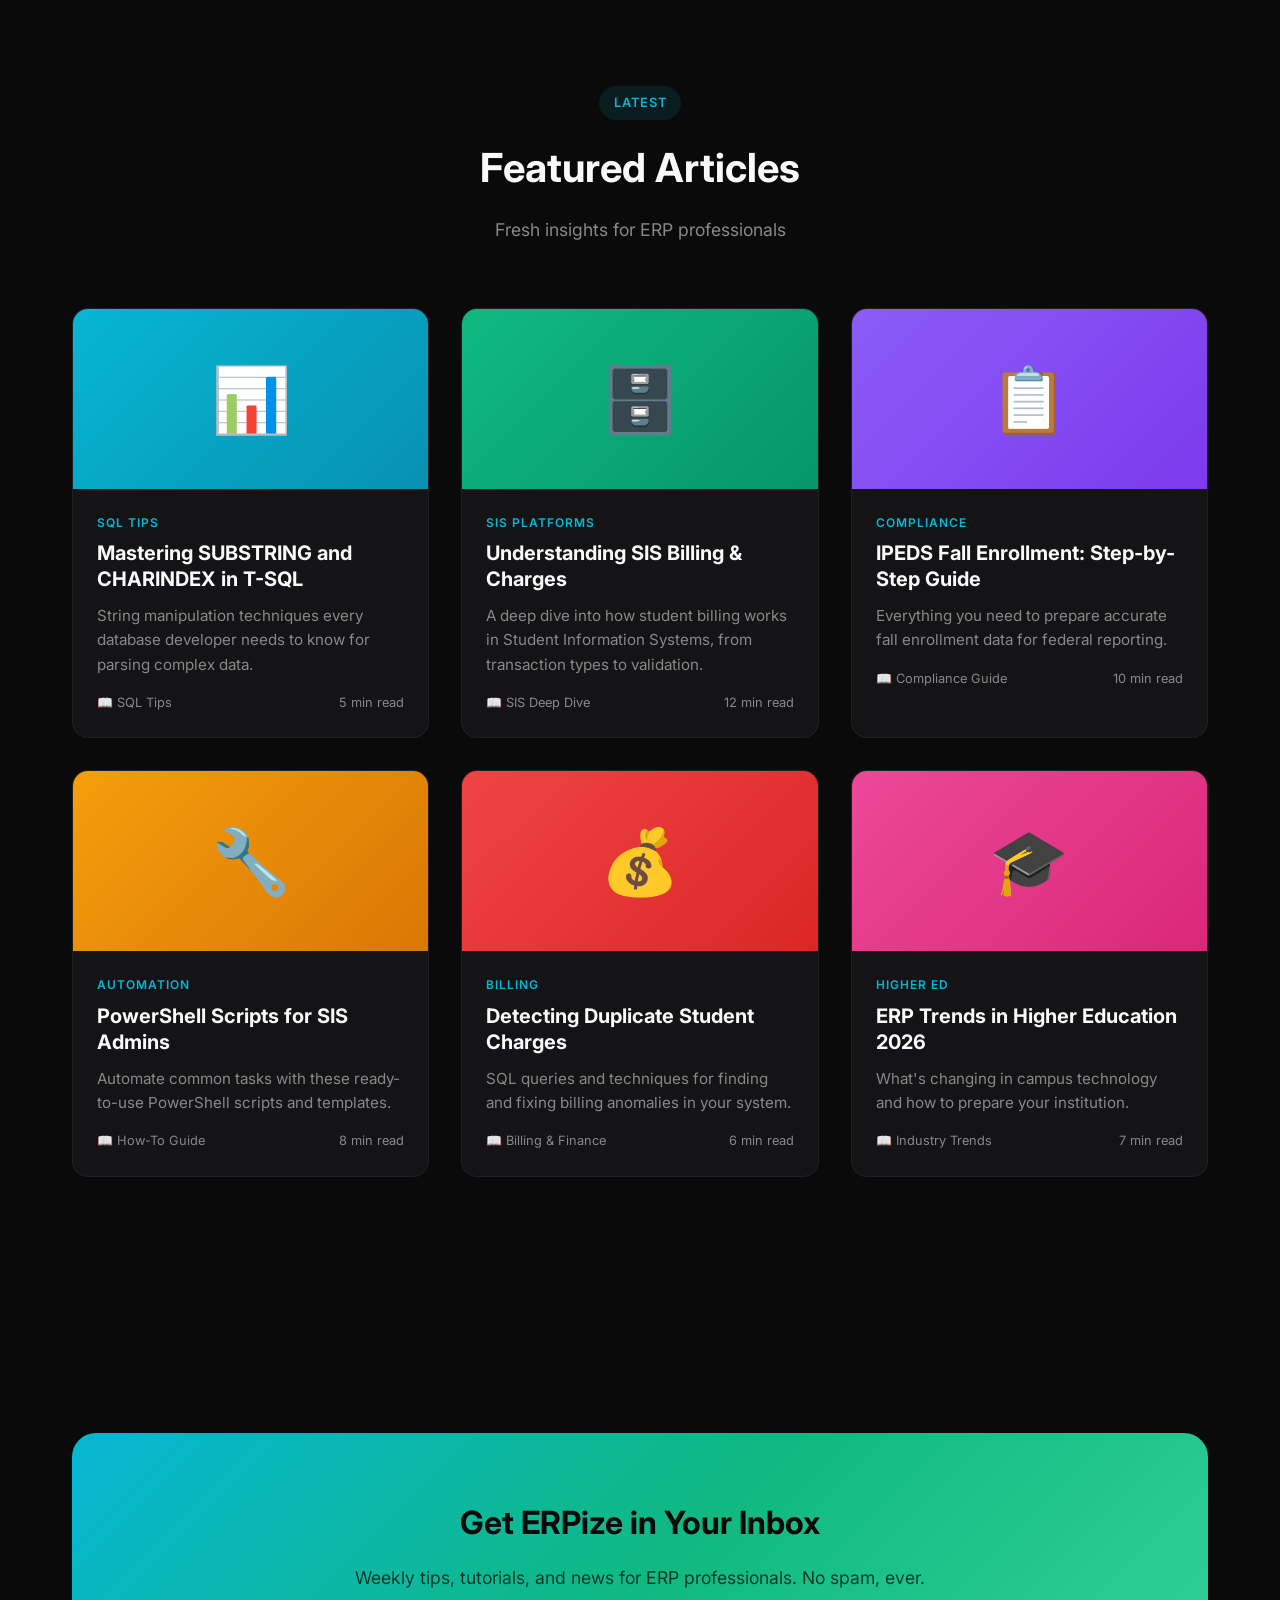
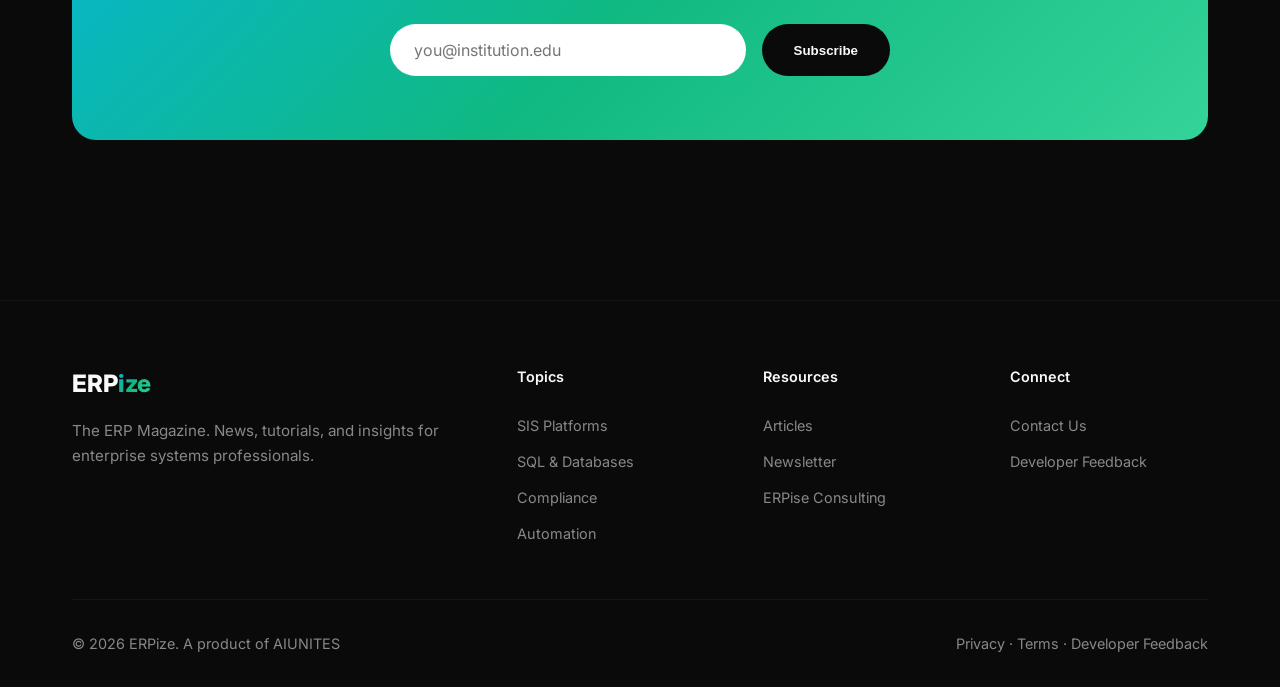
==== commit bafaa8fb: "Auto-publish: 2026-04-27 18:54:57" ====
--- a/index.html
+++ b/index.html
@@ -1,4 +1,4 @@
-<!DOCTYPE html>
+﻿<!DOCTYPE html>
 <html lang="en">
 <head>
   <meta charset="UTF-8">
@@ -73,7 +73,7 @@
   <style>.aiunites-bar{position:fixed;top:0;left:0;right:0;z-index:10000;background:linear-gradient(90deg,#0a0a0f,#1a1a2e);border-bottom:1px solid rgba(99,102,241,.3);padding:8px 0;font-size:12px}.aiunites-bar-content{max-width:1400px;margin:0 auto;padding:0 20px;display:flex;align-items:center;gap:12px;overflow-x:auto;scrollbar-width:none}.aiunites-bar-content::-webkit-scrollbar{display:none}.aiunites-bar a{color:rgba(255,255,255,.7);text-decoration:none;white-space:nowrap;transition:color .2s}.aiunites-bar a:hover{color:#fff}.aiunites-bar-brand{color:#6366f1!important;font-weight:600}.aiunites-bar-brand:hover{color:#818cf8!important}.aiunites-bar-divider{color:rgba(255,255,255,.2)}.aiunites-bar .current{color:#fff!important;font-weight:600;text-decoration:underline;text-underline-offset:3px;}body{padding-top:36px!important}.nav{top:36px!important}</style>
   <style>.wb-arrow{display:none;position:fixed;top:0;width:36px;height:33px;align-items:center;justify-content:center;cursor:pointer;z-index:10001;border:none;padding:0;font-size:16px;line-height:1;color:rgba(255,255,255,.8);transition:color .2s,opacity .2s}.wb-arrow:hover{color:#fff}.wb-left{left:0;background:linear-gradient(90deg,#0d0d1a 55%,transparent)}.wb-right{right:0;background:linear-gradient(270deg,#0d0d1a 55%,transparent)}@media (hover:hover) and (pointer:fine){.wb-arrow{display:flex}}</style>
   <button class="wb-arrow wb-left" id="wb-left" aria-label="Scroll webring left">&#8249;</button>
-  <div class="aiunites-bar"><div class="aiunites-bar-content" id="wb-content"><a href="https://aiunites.github.io/aiunites-site/" class="aiunites-bar-brand">◆ AIUNITES</a><span class="aiunites-bar-divider">|</span><a href="https://aiunites.github.io/aizines-app/">AIZines</a><a href="https://aiunites.github.io/aibyjob-demo/">AIByJob</a><a href="https://aiunites.github.io/redomy-demo/">Redomy</a><a href="https://aiunites.github.io/videobate-site/">VideoBate</a><a href="https://aiunites.github.io/voicestry-site/">VoiceStry</a><a href="https://aiunites.github.io/furnishthings-site/">FurnishThings</a><a href="https://aiunites.github.io/bizstry-site/">BizStry</a><a href="https://aiunites.github.io/aiyhwh-site/">AI YHWH</a><a href="https://aiunites.github.io/cloudsion-site/">Cloudsion</a><a href="https://aiunites.github.io/gameatica-site/">Gameatica</a><a href="https://aiunites.github.io/uptownit-site/">UptownIT</a><a href="https://aiunites.github.io/inthisworld-site/">InThisWorld</a><a href="https://aiunites.github.io/erpise-site/">ERPise</a><a href="https://aiunites.github.io/erpize-site/">ERPize</a><a href="https://aiunites.github.io/aitsql-site/">AITSQL</a><a href="https://aiunites.github.io/cosmostheopera-site/">🌌 COSMOS</a></div></div>
+  <div class="aiunites-bar"><div class="aiunites-bar-content" id="wb-content"><a href="https://aiunites.github.io/aiunites-site/" class="aiunites-bar-brand">◆ AIUNITES</a><span class="aiunites-bar-divider">|</span><a href="https://aiunites.github.io/cosmostheopera-site/">&#127756; COSMOS</a><a href="https://aiunites.github.io/aizines-app/">AIZines</a><a href="https://aiunites.github.io/aibyjob-demo/">AIByJob</a><a href="https://aiunites.github.io/redomy-demo/">Redomy</a><a href="https://aiunites.github.io/videobate-site/">VideoBate</a><a href="https://aiunites.github.io/voicestry-site/">VoiceStry</a><a href="https://aiunites.github.io/furnishthings-site/">FurnishThings</a><a href="https://aiunites.github.io/bizstry-site/">BizStry</a><a href="https://aiunites.github.io/aiyhwh-site/">AI YHWH</a><a href="https://aiunites.github.io/cloudsion-site/">Cloudsion</a><a href="https://aiunites.github.io/gameatica-site/">Gameatica</a><a href="https://aiunites.github.io/uptownit-site/">UptownIT</a><a href="https://aiunites.github.io/inthisworld-site/">InThisWorld</a><a href="https://aiunites.github.io/erpise-site/">ERPise</a><a href="https://aiunites.github.io/erpize-site/">ERPize</a><a href="https://aiunites.github.io/aitsql-site/">AITSQL</a><a href="https://aiunites.github.io/cosmostheopera-site/">🌌 COSMOS</a></div></div>
   <button class="wb-arrow wb-right" id="wb-right" aria-label="Scroll webring right">&#8250;</button>
   <script>(function(){if(location.protocol==='file:'||location.hostname==='localhost'||location.hostname==='127.0.0.1'){document.querySelectorAll('.aiunites-bar a').forEach(a=>{a.href=a.href.replace('https://aiunites.github.io/','../')+'index.html';});}document.querySelectorAll('.aiunites-bar a:not(.aiunites-bar-brand)').forEach(function(a){var h=a.getAttribute('href');if(h){var p=h.replace('https://aiunites.github.io','');if(p&&location.pathname.indexOf(p)!==-1)a.classList.add('current');}});var c=document.getElementById('wb-content'),l=document.getElementById('wb-left'),r=document.getElementById('wb-right');if(!c||!l||!r)return;function upd(){var atL=c.scrollLeft<8,atR=c.scrollLeft>=c.scrollWidth-c.clientWidth-8;l.style.opacity=atL?'0':'1';l.style.pointerEvents=atL?'none':'auto';r.style.opacity=atR?'0':'1';r.style.pointerEvents=atR?'none':'auto';}l.onclick=function(){c.scrollBy({left:-220,behavior:'smooth'});};r.onclick=function(){c.scrollBy({left:220,behavior:'smooth'});};c.addEventListener('scroll',upd,{passive:true});upd();})()</script>
 
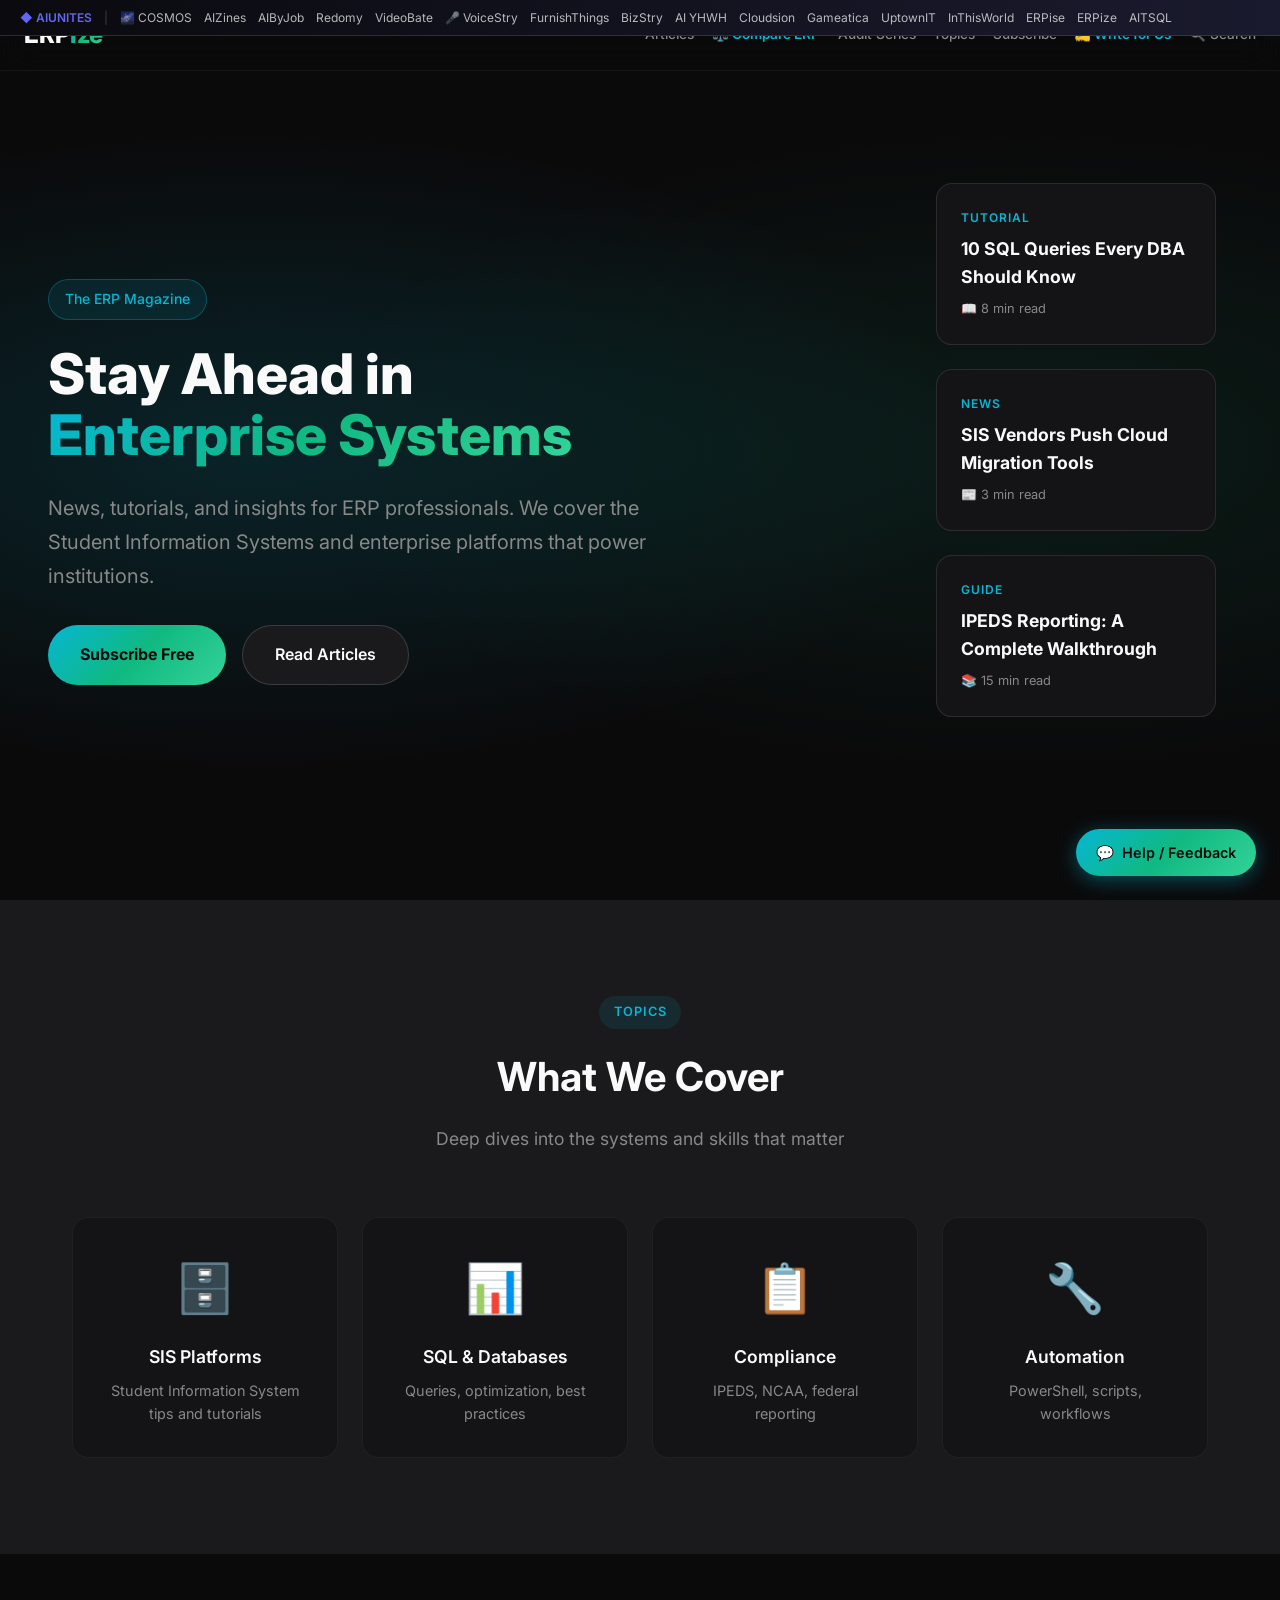
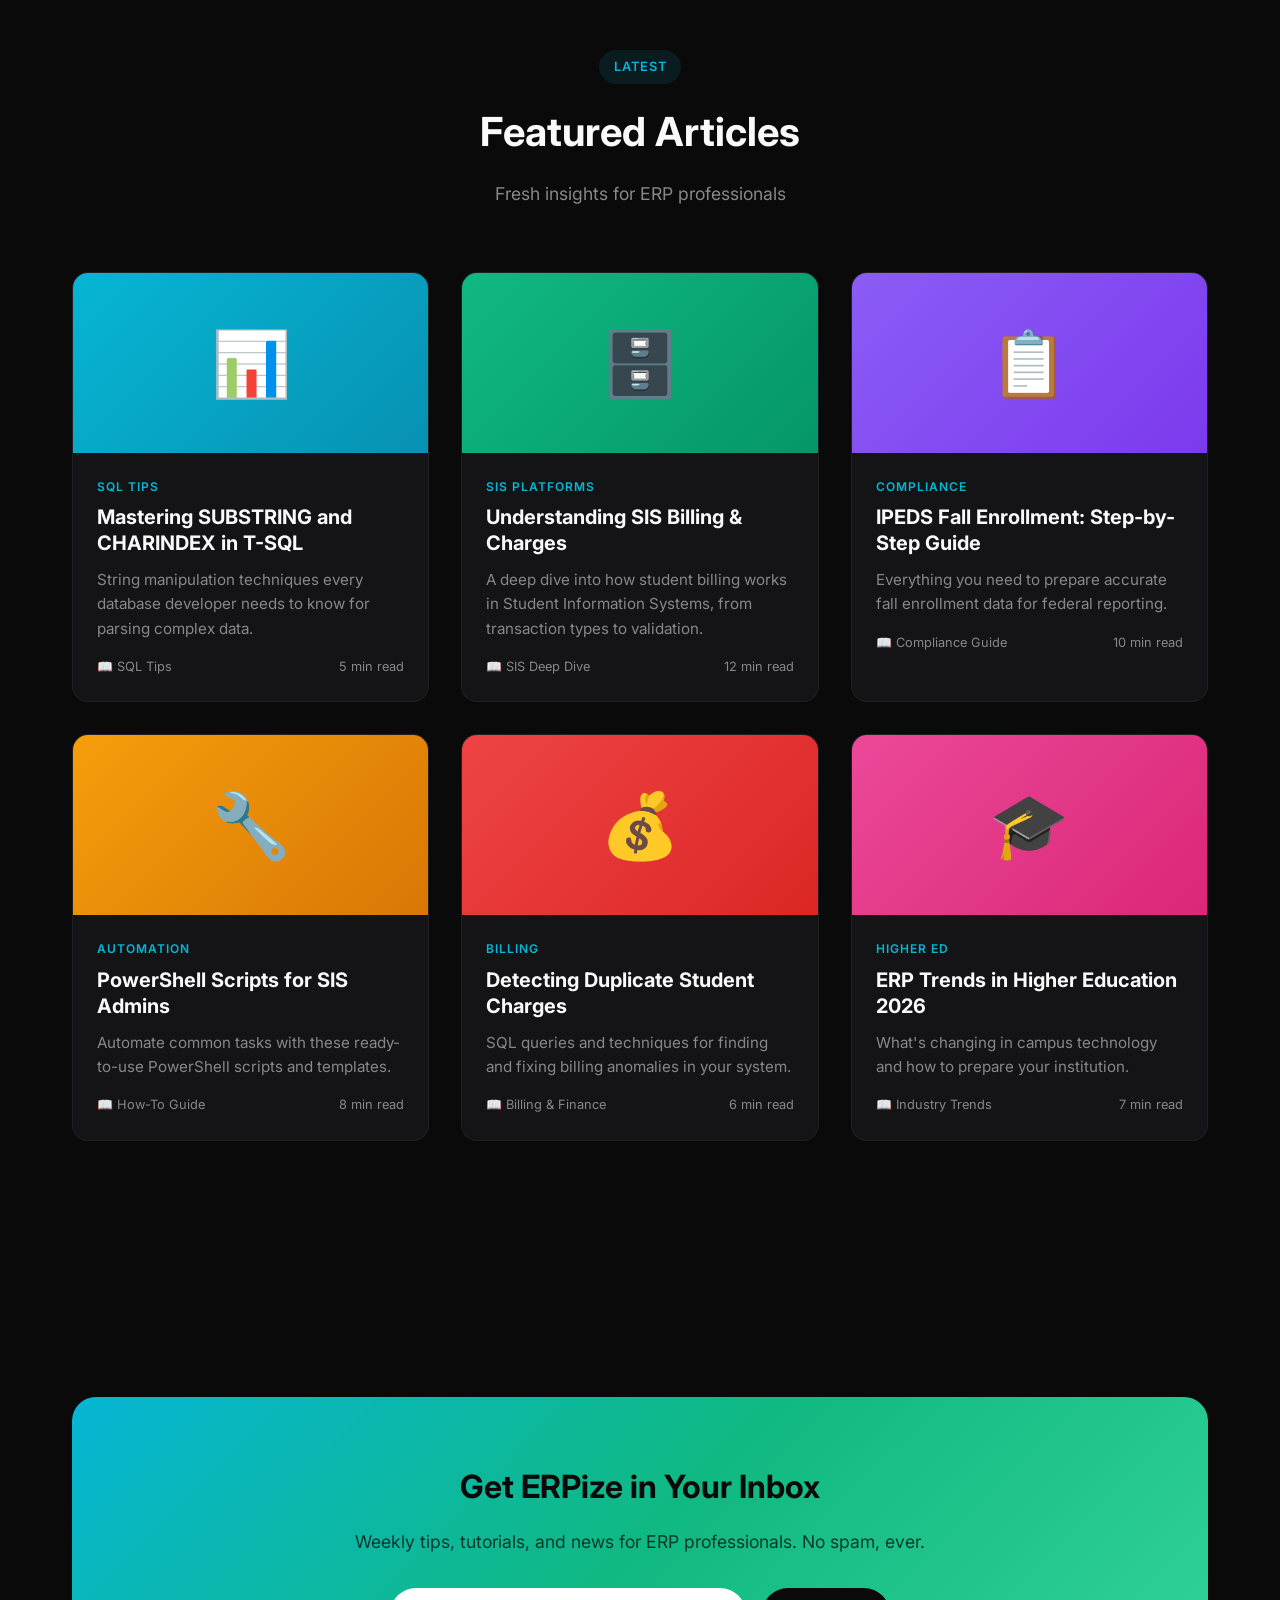
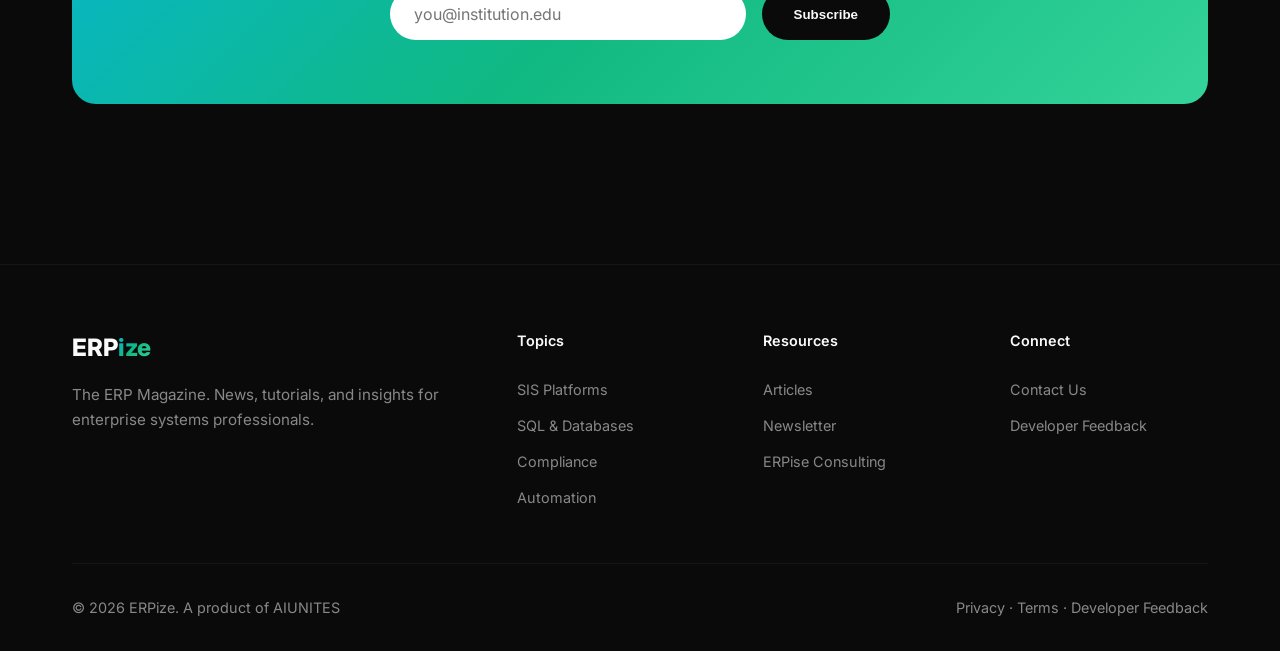
==== commit 59cf266f: "Auto-publish: 2026-04-27 19:10:02" ====
--- a/index.html
+++ b/index.html
@@ -70,12 +70,11 @@
 </head>
 <body>
   <!-- AIUNITES Webring -->
-  <style>.aiunites-bar{position:fixed;top:0;left:0;right:0;z-index:10000;background:linear-gradient(90deg,#0a0a0f,#1a1a2e);border-bottom:1px solid rgba(99,102,241,.3);padding:8px 0;font-size:12px}.aiunites-bar-content{max-width:1400px;margin:0 auto;padding:0 20px;display:flex;align-items:center;gap:12px;overflow-x:auto;scrollbar-width:none}.aiunites-bar-content::-webkit-scrollbar{display:none}.aiunites-bar a{color:rgba(255,255,255,.7);text-decoration:none;white-space:nowrap;transition:color .2s}.aiunites-bar a:hover{color:#fff}.aiunites-bar-brand{color:#6366f1!important;font-weight:600}.aiunites-bar-brand:hover{color:#818cf8!important}.aiunites-bar-divider{color:rgba(255,255,255,.2)}.aiunites-bar .current{color:#fff!important;font-weight:600;text-decoration:underline;text-underline-offset:3px;}body{padding-top:36px!important}.nav{top:36px!important}</style>
-  <style>.wb-arrow{display:none;position:fixed;top:0;width:36px;height:33px;align-items:center;justify-content:center;cursor:pointer;z-index:10001;border:none;padding:0;font-size:16px;line-height:1;color:rgba(255,255,255,.8);transition:color .2s,opacity .2s}.wb-arrow:hover{color:#fff}.wb-left{left:0;background:linear-gradient(90deg,#0d0d1a 55%,transparent)}.wb-right{right:0;background:linear-gradient(270deg,#0d0d1a 55%,transparent)}@media (hover:hover) and (pointer:fine){.wb-arrow{display:flex}}</style>
-  <button class="wb-arrow wb-left" id="wb-left" aria-label="Scroll webring left">&#8249;</button>
-  <div class="aiunites-bar"><div class="aiunites-bar-content" id="wb-content"><a href="https://aiunites.github.io/aiunites-site/" class="aiunites-bar-brand">◆ AIUNITES</a><span class="aiunites-bar-divider">|</span><a href="https://aiunites.github.io/cosmostheopera-site/">&#127756; COSMOS</a><a href="https://aiunites.github.io/aizines-app/">AIZines</a><a href="https://aiunites.github.io/aibyjob-demo/">AIByJob</a><a href="https://aiunites.github.io/redomy-demo/">Redomy</a><a href="https://aiunites.github.io/videobate-site/">VideoBate</a><a href="https://aiunites.github.io/voicestry-site/">VoiceStry</a><a href="https://aiunites.github.io/furnishthings-site/">FurnishThings</a><a href="https://aiunites.github.io/bizstry-site/">BizStry</a><a href="https://aiunites.github.io/aiyhwh-site/">AI YHWH</a><a href="https://aiunites.github.io/cloudsion-site/">Cloudsion</a><a href="https://aiunites.github.io/gameatica-site/">Gameatica</a><a href="https://aiunites.github.io/uptownit-site/">UptownIT</a><a href="https://aiunites.github.io/inthisworld-site/">InThisWorld</a><a href="https://aiunites.github.io/erpise-site/">ERPise</a><a href="https://aiunites.github.io/erpize-site/">ERPize</a><a href="https://aiunites.github.io/aitsql-site/">AITSQL</a><a href="https://aiunites.github.io/cosmostheopera-site/">🌌 COSMOS</a></div></div>
-  <button class="wb-arrow wb-right" id="wb-right" aria-label="Scroll webring right">&#8250;</button>
-  <script>(function(){if(location.protocol==='file:'||location.hostname==='localhost'||location.hostname==='127.0.0.1'){document.querySelectorAll('.aiunites-bar a').forEach(a=>{a.href=a.href.replace('https://aiunites.github.io/','../')+'index.html';});}document.querySelectorAll('.aiunites-bar a:not(.aiunites-bar-brand)').forEach(function(a){var h=a.getAttribute('href');if(h){var p=h.replace('https://aiunites.github.io','');if(p&&location.pathname.indexOf(p)!==-1)a.classList.add('current');}});var c=document.getElementById('wb-content'),l=document.getElementById('wb-left'),r=document.getElementById('wb-right');if(!c||!l||!r)return;function upd(){var atL=c.scrollLeft<8,atR=c.scrollLeft>=c.scrollWidth-c.clientWidth-8;l.style.opacity=atL?'0':'1';l.style.pointerEvents=atL?'none':'auto';r.style.opacity=atR?'0':'1';r.style.pointerEvents=atR?'none':'auto';}l.onclick=function(){c.scrollBy({left:-220,behavior:'smooth'});};r.onclick=function(){c.scrollBy({left:220,behavior:'smooth'});};c.addEventListener('scroll',upd,{passive:true});upd();})()</script>
+  <style>.aiunites-bar{position:fixed;top:0;left:0;right:0;z-index:1100;background:linear-gradient(90deg,#0a0a0f,#1a1a2e);border-bottom:1px solid rgba(99,102,241,.3);padding:8px 0;font-size:12px}.aiunites-bar-content{max-width:1400px;margin:0 auto;padding:0 20px;display:flex;align-items:center;gap:12px;overflow-x:auto;scrollbar-width:none}.aiunites-bar-content::-webkit-scrollbar{display:none}.aiunites-bar a{color:rgba(255,255,255,.7);text-decoration:none;white-space:nowrap;transition:color .2s}.aiunites-bar a:hover{color:#fff}.aiunites-bar-brand{color:#6366f1!important;font-weight:600}.aiunites-bar-brand:hover{color:#818cf8!important}.aiunites-bar-active{color:#fff!important;text-decoration:underline;text-underline-offset:3px}.aiunites-bar-divider{color:rgba(255,255,255,.2)}.wb-arrow{display:none;position:fixed;top:0;width:36px;height:33px;align-items:center;justify-content:center;cursor:pointer;z-index:1102;border:none;padding:0;font-size:16px;line-height:1;color:rgba(255,255,255,.8);transition:color .2s,opacity .2s}.wb-arrow:hover{color:#fff}.wb-left{left:0;background:linear-gradient(90deg,#0d0d1a 55%,transparent)}.wb-right{right:0;background:linear-gradient(270deg,#0d0d1a 55%,transparent)}@media (hover:hover) and (pointer:fine){.wb-arrow{display:flex}}</style>
+<button class="wb-arrow wb-left" id="wb-left" aria-label="Scroll webring left">&#8249;</button>
+<div class="aiunites-bar"><div class="aiunites-bar-content" id="wb-content"><a href="https://aiunites.github.io/aiunites-site/" class="aiunites-bar-brand">&#9670; AIUNITES</a><span class="aiunites-bar-divider">|</span></div></div>
+<button class="wb-arrow wb-right" id="wb-right" aria-label="Scroll webring right">&#8250;</button>
+<script>(function(){var IS_LOCAL=location.protocol==='file:'||location.hostname==='localhost'||location.hostname==='127.0.0.1';var BASE=IS_LOCAL?'../':'https://aiunites.github.io/';var JSON_URL=IS_LOCAL?'../aiunites-site/data/webring.json':'https://aiunites.github.io/aiunites-site/data/webring.json';var c=document.getElementById('wb-content'),l=document.getElementById('wb-left'),r=document.getElementById('wb-right');function buildBar(sites){sites.forEach(function(s){var a=document.createElement('a');a.href=(IS_LOCAL?BASE+s.repo+'/index.html':BASE+s.repo+'/');a.textContent=s.name;if(location.pathname.indexOf(s.repo)!==-1)a.className='aiunites-bar-active';c.appendChild(a);});setupArrows();}function setupArrows(){if(!c||!l||!r)return;function upd(){var atL=c.scrollLeft<8,atR=c.scrollLeft>=c.scrollWidth-c.clientWidth-8;l.style.opacity=atL?'0':'1';l.style.pointerEvents=atL?'none':'auto';r.style.opacity=atR?'0':'1';r.style.pointerEvents=atR?'none':'auto';}l.onclick=function(){c.scrollBy({left:-220,behavior:'smooth'});};r.onclick=function(){c.scrollBy({left:220,behavior:'smooth'});};c.addEventListener('scroll',upd,{passive:true});upd();}var FB=[{name:'\uD83C\uDF0C COSMOS',repo:'cosmostheopera-site'},{name:'AIZines',repo:'aizines-app'},{name:'AIByJob',repo:'aibyjob-demo'},{name:'Redomy',repo:'redomy-demo'},{name:'VideoBate',repo:'videobate-site'},{name:'\uD83C\uDFA4 VoiceStry',repo:'voicestry-site'},{name:'FurnishThings',repo:'furnishthings-site'},{name:'BizStry',repo:'bizstry-site'},{name:'AI YHWH',repo:'aiyhwh-site'},{name:'Cloudsion',repo:'cloudsion-site'},{name:'Gameatica',repo:'gameatica-site'},{name:'UptownIT',repo:'uptownit-site'},{name:'InThisWorld',repo:'inthisworld-site'},{name:'ERPise',repo:'erpise-site'},{name:'ERPize',repo:'erpize-site'},{name:'AITSQL',repo:'aitsql-site'}];fetch(JSON_URL).then(function(r){return r.json();}).then(buildBar).catch(function(){buildBar(FB);});})()</script>
 
   <!-- Navigation -->
   <nav class="nav">
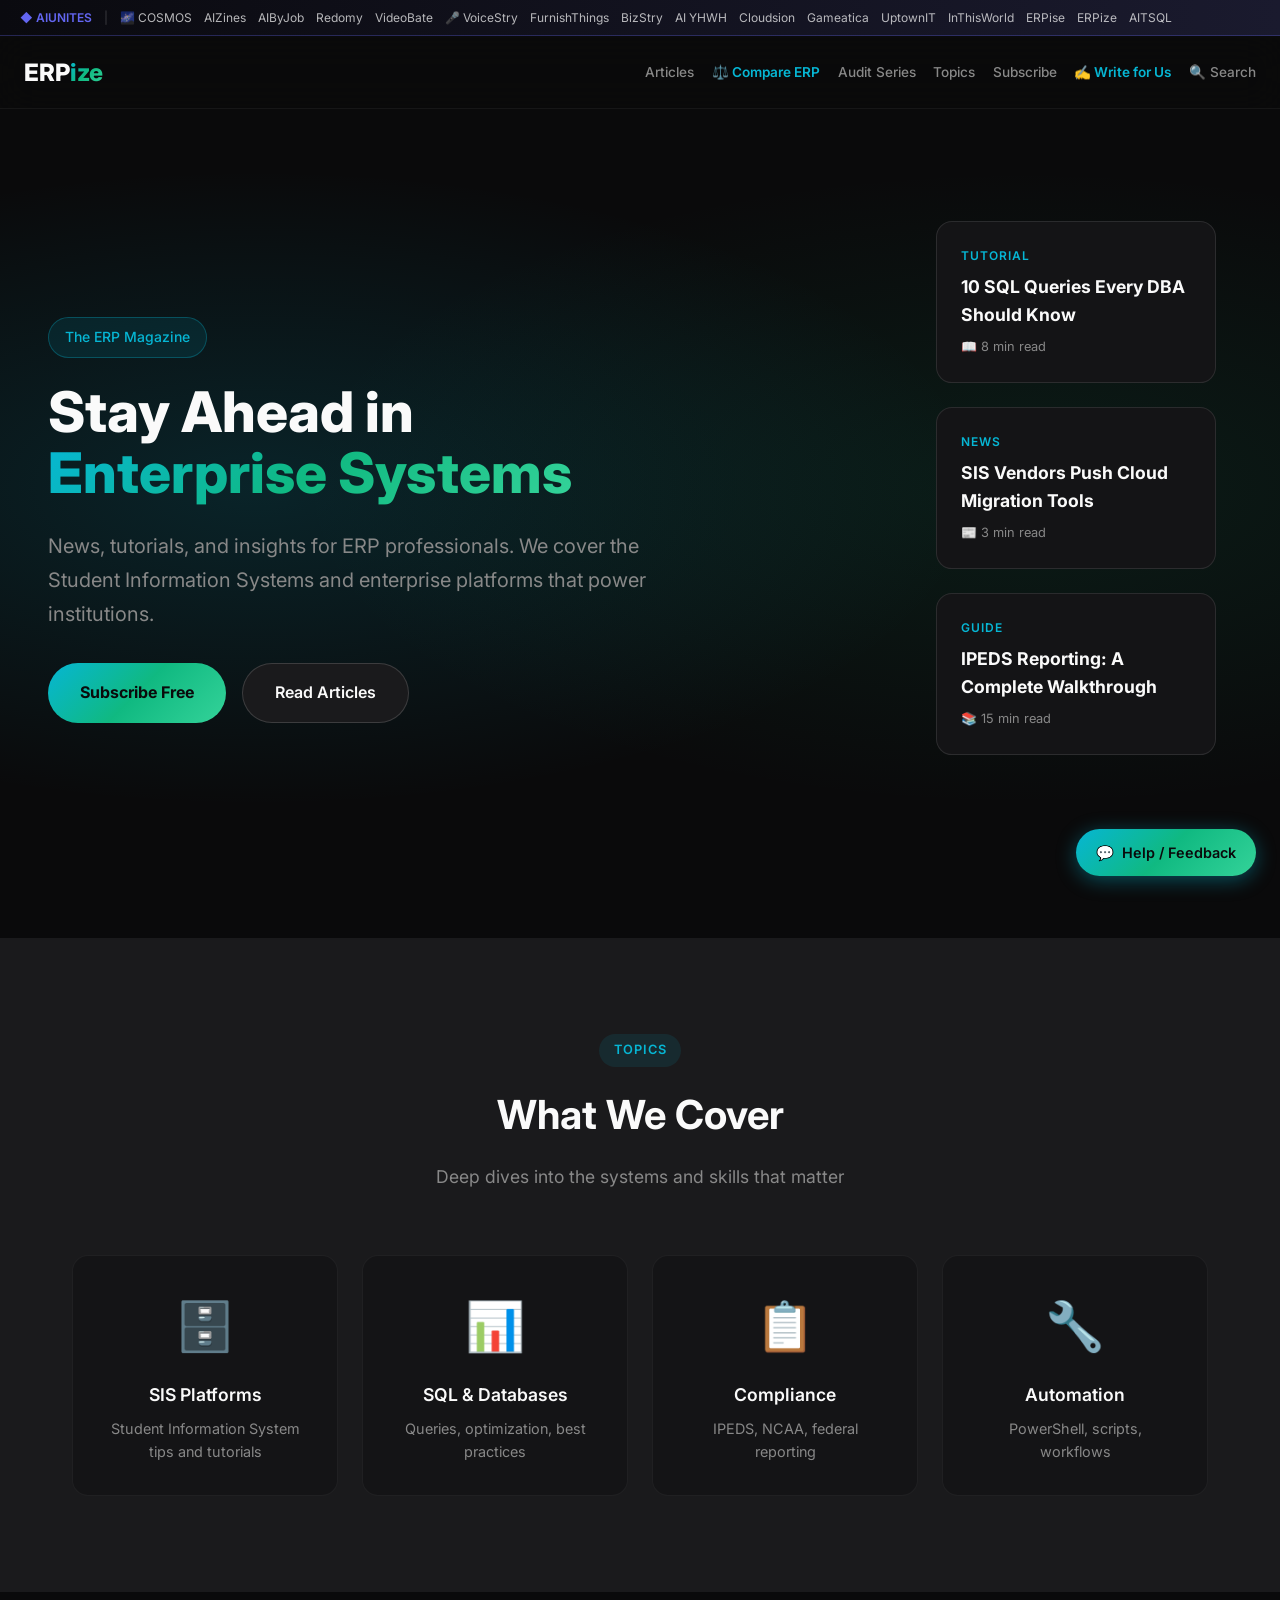
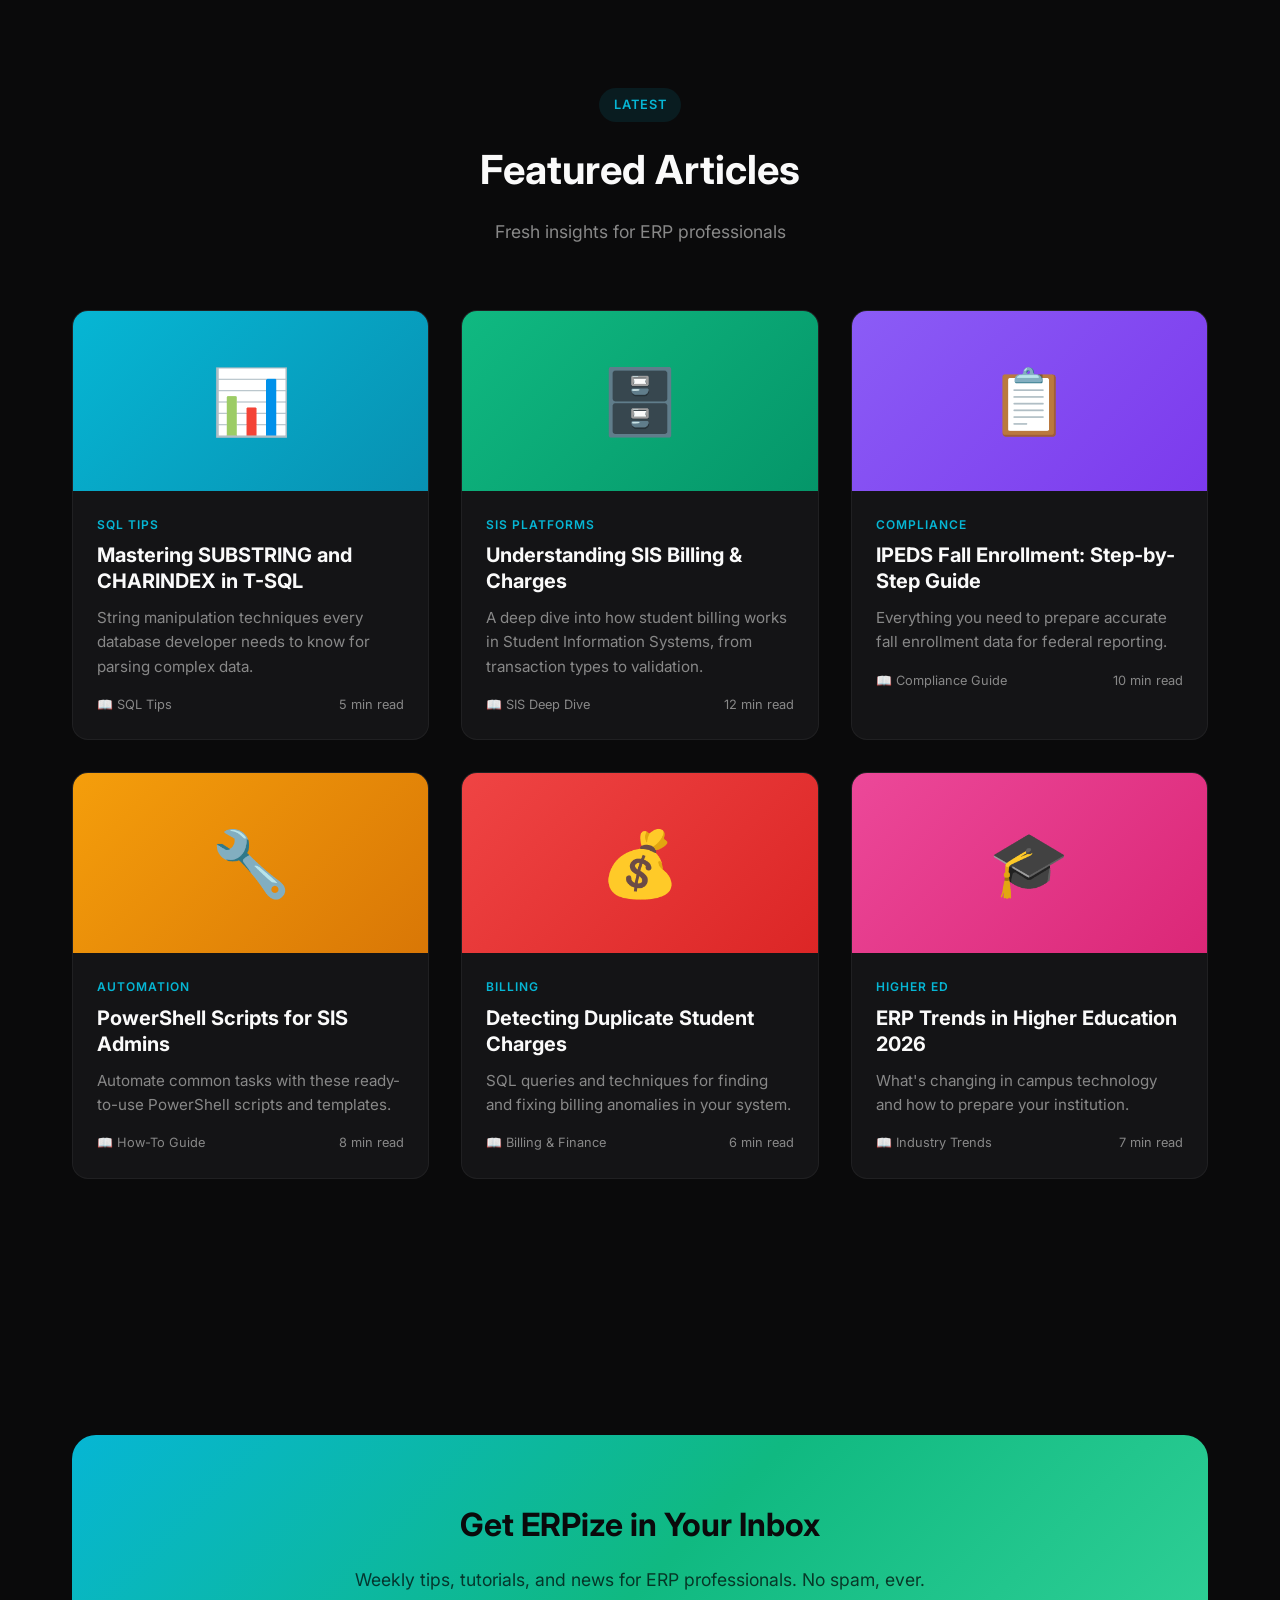
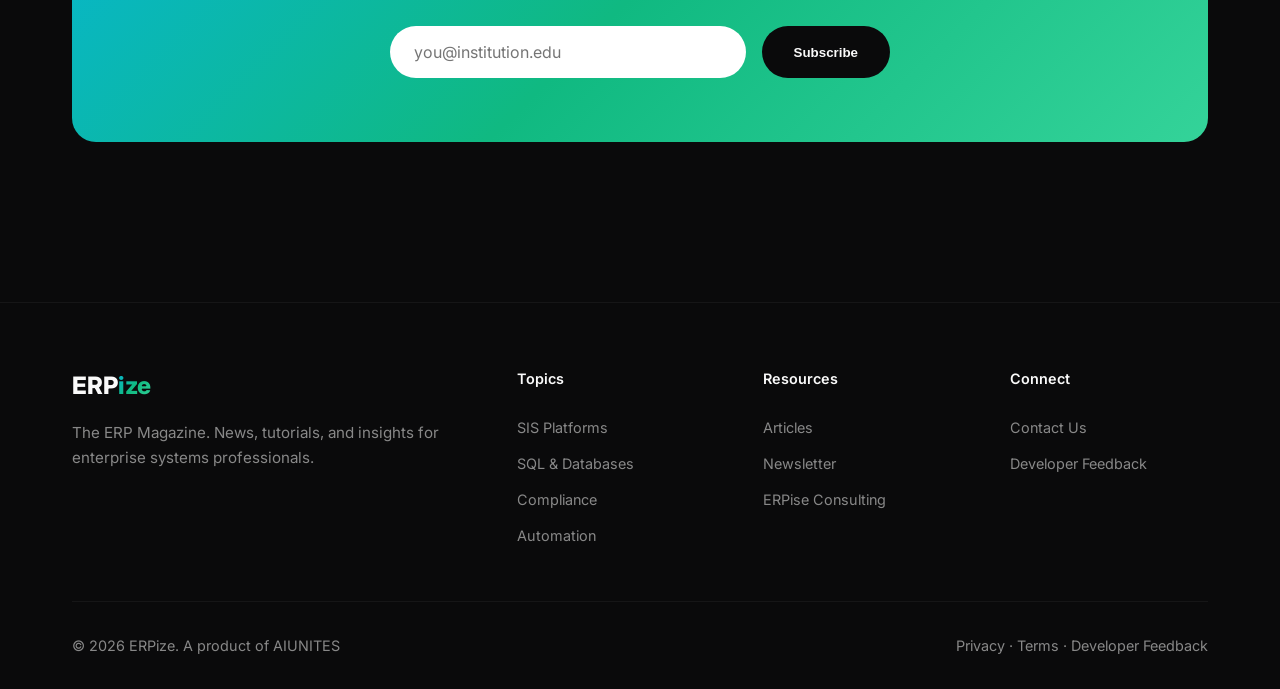
==== commit 6a1e031d: "Auto-publish: 2026-04-27 20:54:41" ====
--- a/index.html
+++ b/index.html
@@ -70,7 +70,7 @@
 </head>
 <body>
   <!-- AIUNITES Webring -->
-  <style>.aiunites-bar{position:fixed;top:0;left:0;right:0;z-index:1100;background:linear-gradient(90deg,#0a0a0f,#1a1a2e);border-bottom:1px solid rgba(99,102,241,.3);padding:8px 0;font-size:12px}.aiunites-bar-content{max-width:1400px;margin:0 auto;padding:0 20px;display:flex;align-items:center;gap:12px;overflow-x:auto;scrollbar-width:none}.aiunites-bar-content::-webkit-scrollbar{display:none}.aiunites-bar a{color:rgba(255,255,255,.7);text-decoration:none;white-space:nowrap;transition:color .2s}.aiunites-bar a:hover{color:#fff}.aiunites-bar-brand{color:#6366f1!important;font-weight:600}.aiunites-bar-brand:hover{color:#818cf8!important}.aiunites-bar-active{color:#fff!important;text-decoration:underline;text-underline-offset:3px}.aiunites-bar-divider{color:rgba(255,255,255,.2)}.wb-arrow{display:none;position:fixed;top:0;width:36px;height:33px;align-items:center;justify-content:center;cursor:pointer;z-index:1102;border:none;padding:0;font-size:16px;line-height:1;color:rgba(255,255,255,.8);transition:color .2s,opacity .2s}.wb-arrow:hover{color:#fff}.wb-left{left:0;background:linear-gradient(90deg,#0d0d1a 55%,transparent)}.wb-right{right:0;background:linear-gradient(270deg,#0d0d1a 55%,transparent)}@media (hover:hover) and (pointer:fine){.wb-arrow{display:flex}}</style>
+  <style>.aiunites-bar{position:fixed;top:0;left:0;right:0;z-index:1100;background:linear-gradient(90deg,#0a0a0f,#1a1a2e);border-bottom:1px solid rgba(99,102,241,.3);padding:8px 0;font-size:12px}.aiunites-bar-content{max-width:1400px;margin:0 auto;padding:0 20px;display:flex;align-items:center;gap:12px;overflow-x:auto;scrollbar-width:none}.aiunites-bar-content::-webkit-scrollbar{display:none}.aiunites-bar a{color:rgba(255,255,255,.7);text-decoration:none;white-space:nowrap;transition:color .2s}.aiunites-bar a:hover{color:#fff}.aiunites-bar-brand{color:#6366f1!important;font-weight:600}.aiunites-bar-brand:hover{color:#818cf8!important}.aiunites-bar-active{color:#fff!important;text-decoration:underline;text-underline-offset:3px}.aiunites-bar-divider{color:rgba(255,255,255,.2)}.wb-arrow{display:none;position:fixed;top:0;width:36px;height:33px;align-items:center;justify-content:center;cursor:pointer;z-index:1102;border:none;padding:0;font-size:16px;line-height:1;color:rgba(255,255,255,.8);transition:color .2s,opacity .2s}.wb-arrow:hover{color:#fff}.wb-left{left:0;background:linear-gradient(90deg,#0d0d1a 55%,transparent)}.wb-right{right:0;background:linear-gradient(270deg,#0d0d1a 55%,transparent)}@media (hover:hover) and (pointer:fine){.wb-arrow{display:flex}}body{padding-top:38px!important}.nav{top:38px!important}</style>
 <button class="wb-arrow wb-left" id="wb-left" aria-label="Scroll webring left">&#8249;</button>
 <div class="aiunites-bar"><div class="aiunites-bar-content" id="wb-content"><a href="https://aiunites.github.io/aiunites-site/" class="aiunites-bar-brand">&#9670; AIUNITES</a><span class="aiunites-bar-divider">|</span></div></div>
 <button class="wb-arrow wb-right" id="wb-right" aria-label="Scroll webring right">&#8250;</button>
